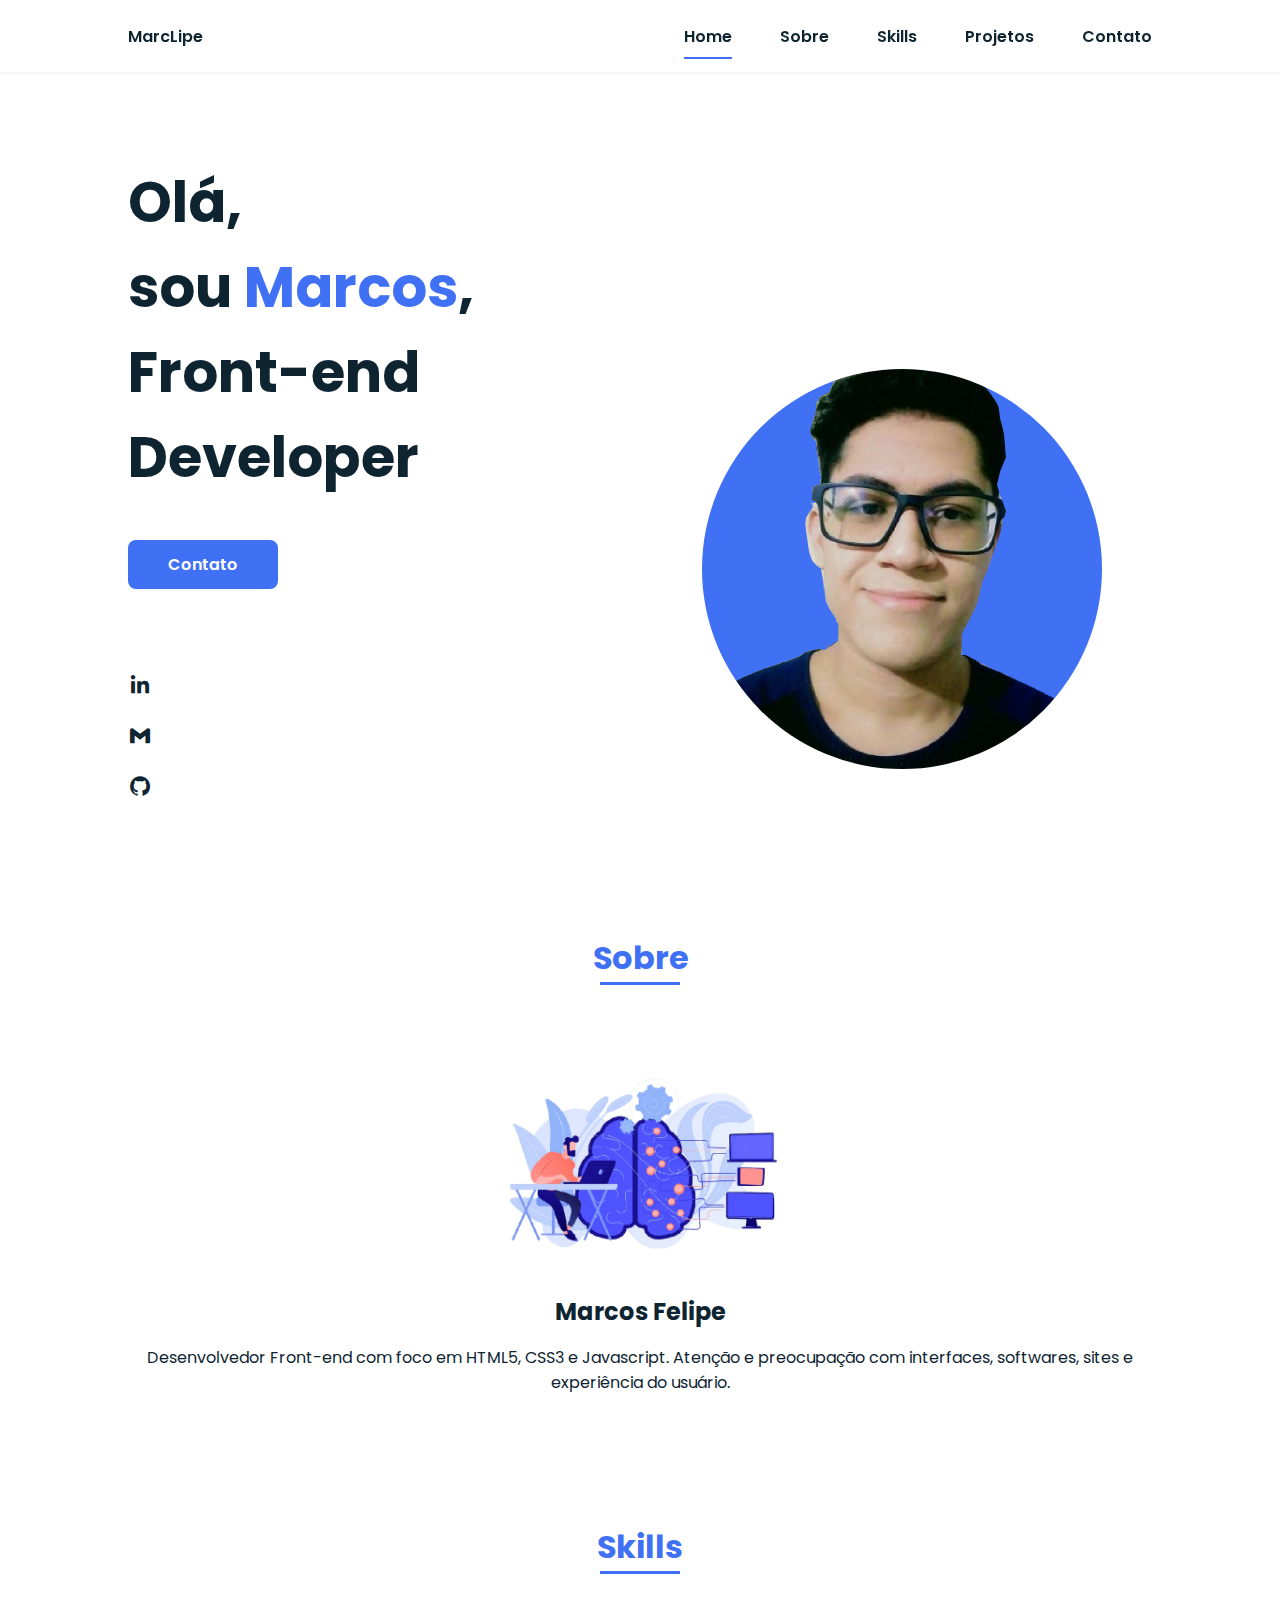
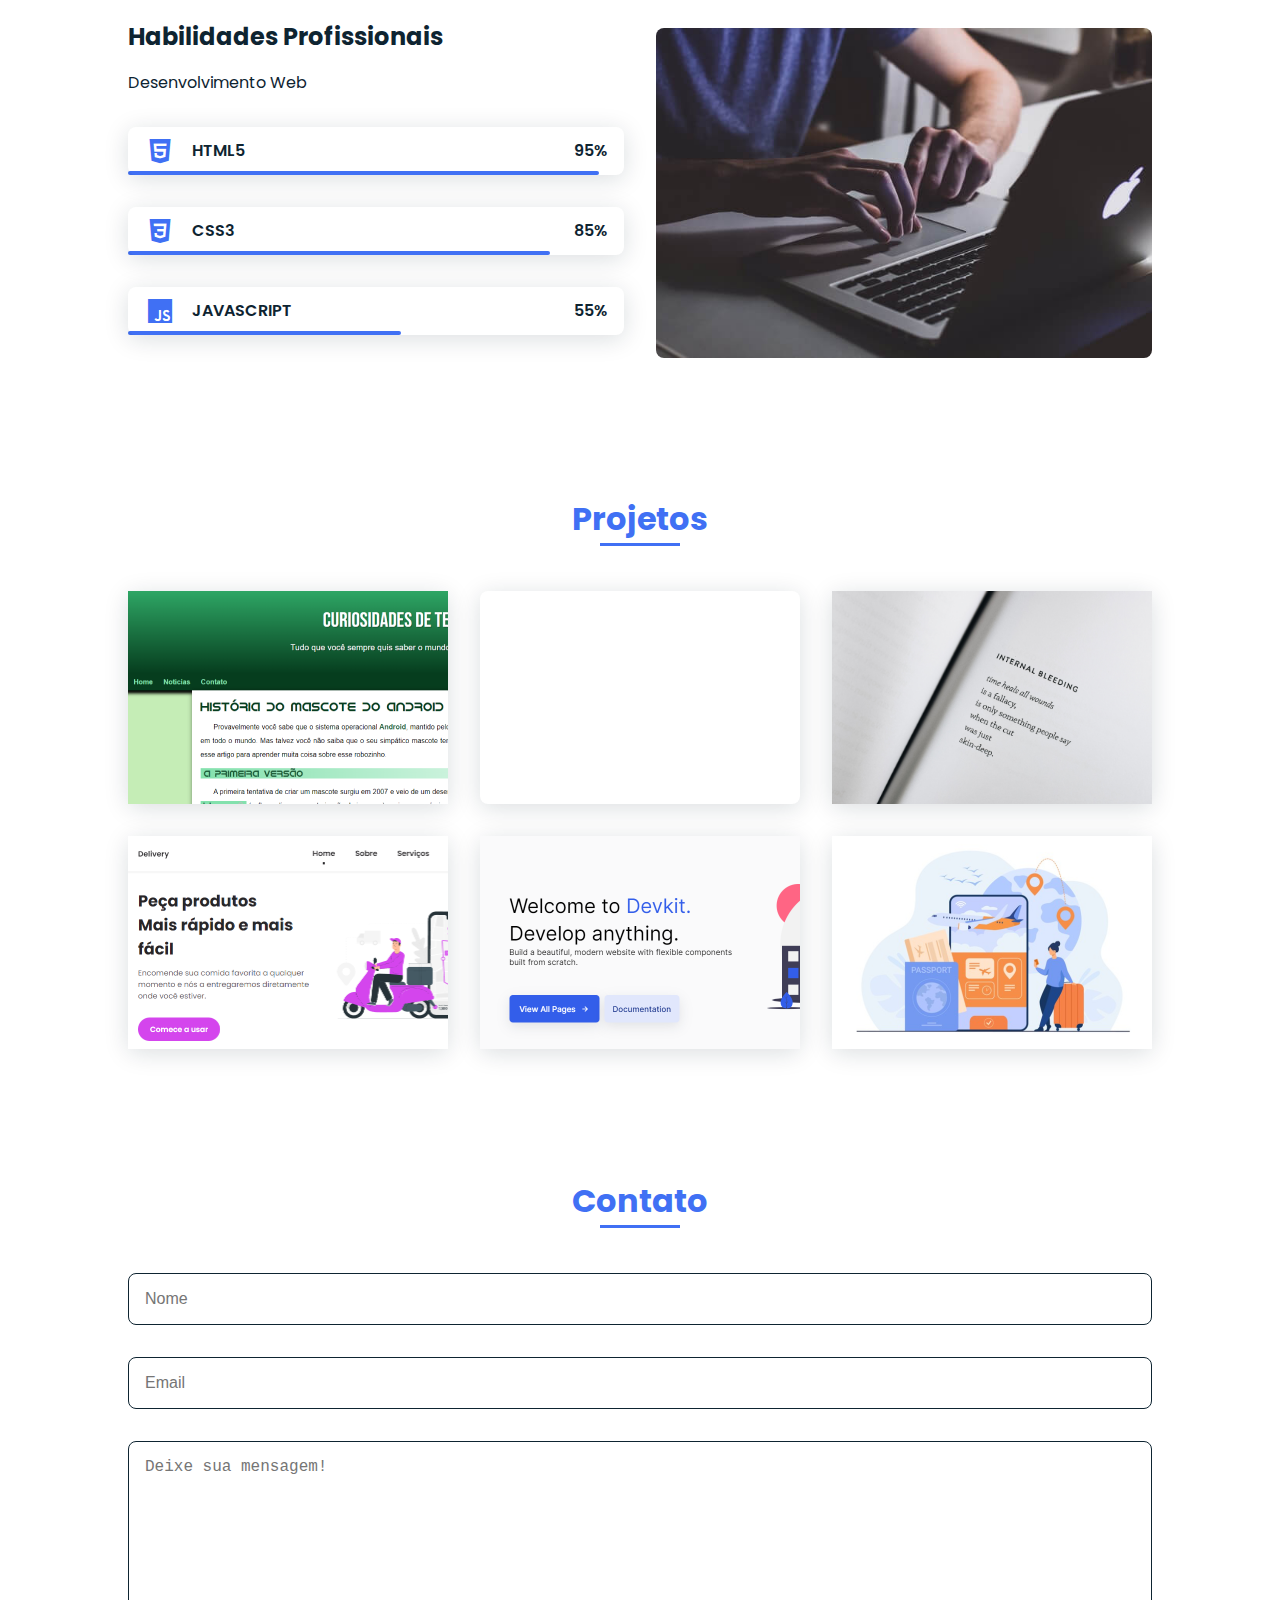
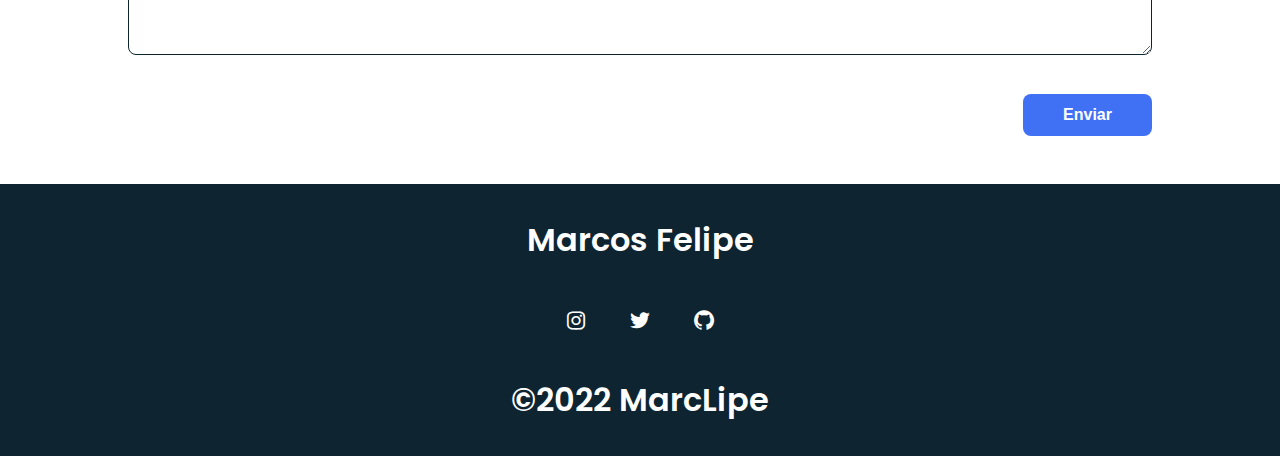
==== index.html @ 44966614 "Delivery" ====
<!DOCTYPE html>
<html lang="pt-br">

<head>
    <meta charset="UTF-8">
    <meta http-equiv="X-UA-Compatible" content="IE=edge">
    <meta name="viewport" content="width=device-width, initial-scale=1.0">
    <meta name="description" content="Portfólio com projetos Web. Marcos FeLipe Front-end Developer.">
    <meta property="og:description" content="Portfólio com projetos Web. Marcos FeLipe Front-end Developer.">
    <link rel="stylesheet" href="./assets/css/style.css">
    <link rel="shortcut icon" href="assets/img/developer_programming_icon.svg" type="image/x-icon">

    <!--===== BOX ICONS =====-->
    <link href='https://unpkg.com/boxicons@2.1.2/css/boxicons.min.css' rel='stylesheet'>

    <title>MarcLipe</title>
</head>

<body>
    <!--===== HEADER =====-->
    <header class="l-header">
        <nav class="nav bd-grid">
            <div>
                <a href="https://marclipe.github.io/MarcLipe-/" class="nav_logo">MarcLipe</a>
            </div>

            <div class="nav_menu" id="nav-menu">
                <ul class="nav_list">
                    <li class="nav_item"><a href="#home" class="nav_link active">Home</a></li>
                    <li class="nav_item"><a href="#about" class="nav_link">Sobre</a></li>
                    <li class="nav_item"><a href="#skills" class="nav_link">Skills</a></li>
                    <li class="nav_item"><a href="#work" class="nav_link">Projetos</a></li>
                    <li class="nav_item"><a href="#contact" class="nav_link">Contato</a></li>
                </ul>
            </div>

            <div class="nav_toggle" id="nav-toggle">
                <i class='bx bx-menu'></i>
            </div>
        </nav>
    </header>

    <main class="l-main">
        <!--===== HOME =====-->
        <section class="home bd-grid" id="home">
            <div class="home_data">
                <h1 class="home_title">
                    Olá,<br> sou <span class="home_title-color">Marcos</span>,<br>Front-end <br>Developer
                </h1>
                <a href="#contact" class="button">Contato</a>
            </div>

            <div class="home_social">
                <a href="https://www.linkedin.com/in/marcosfelipesl/" target="_blank" class="home_social-icon"><i
                        class='bx bxl-linkedin'></i></a>
                <a href="mailto:marcosfelipek10@gmail.com" target="_blank" class="home_social-icon"><i
                        class='bx bxl-gmail'></i></a>
                <a href="https://github.com/marclipe" target="_blank" class="home_social-icon"><i
                        class='bx bxl-github'></i></a>
            </div>
            <!--Perfil-->
            <div class="home_img">
                <img src="assets/img/perfil-blue.png" alt="Perfil">
            </div>
        </section>



        <!--===== ABOUT =====-->
        <section class="about section" id="about">
            <h2 class="section-title">Sobre</h2>

            <div class="about_container bd-grid">
                <div class="about_img">
                    <img src="assets/img/about.svg" alt="">
                </div>

                <div>
                    <h2 class="about_subtitle">Marcos Felipe</h2>
                    <p class="about_text">Desenvolvedor Front-end com foco em HTML5, CSS3 e Javascript. Atenção e
                        preocupação com interfaces, softwares, sites e experiência do usuário.</p>
                </div>
            </div>


        </section>

        <!--===== SKILLS =====-->
        <section class="skills section" id="skills">
            <h2 class="section-title">Skills</h2>

            <div class="skills_container bd-grid">
                <div>
                    <h2 class="skills_subtitle">Habilidades Profissionais</h2>
                    <p class="skills_text">Desenvolvimento Web</p>

                    <div class="skills_data">
                        <div class="skills_names">
                            <i class='bx bxl-html5 skills_icon'></i>
                            <span class="skills_name">HTML5</span>
                        </div>

                        <div>
                            <span class="skills_percentage">95%</span>
                        </div>

                        <div class="skills_bar skills_html">

                        </div>
                    </div>

                    <div class="skills_data">
                        <div class="skills_names">
                            <i class='bx bxl-css3 skills_icon'></i>
                            <span class="skills_name">CSS3</span>
                        </div>

                        <div>
                            <span class="skills_percentage">85%</span>
                        </div>

                        <div class="skills_bar skills_css">

                        </div>
                    </div>

                    <div class="skills_data">
                        <div class="skills_names">
                            <i class='bx bxl-javascript skills_icon'></i>
                            <span class="skills_name">JAVASCRIPT</span>
                        </div>

                        <div>
                            <span class="skills_percentage">55%</span>
                        </div>

                        <div class="skills_bar skills_js">

                        </div>
                    </div>
                </div>

                <div>
                    <img src="assets/img/work3.jpg" alt="" class="skills_img">
                </div>
            </div>
        </section>

        <!--===== WORK =====-->
        <section class="work section" id="work">
            <h2 class="section-title">Projetos</h2>

            <div class="work_container bd-grid">
                <a href="https://marclipe.github.io/projeto-android/" target="_blank" class="work_img">
                    <img src="assets/img/androide.png" alt="">
                </a>
                <a href="https://marclipe.github.io/read-song/" class="work_img" target="_blank">
                    <img src="https://images.unsplash.com/photo-1505740420928-5e560c06d30e?ixlib=rb-1.2.1&ixid=MnwxMjA3fDB8MHxwaG90by1wYWdlfHx8fGVufDB8fHx8&auto=format&fit=crop&w=1470&q=80" alt="">
                </a>
                <a class="work_img" href="https://marclipe.github.io/projeto-cordel/" target="_blank">
                    <img src="assets/img/cordel-moderno.jpg" alt="">
                </a>
                <a href="https://marclipe.github.io/marcscript-/delivery-landing-page/" target="_blank" class="work_img">
                    <img src="assets/img/delivery.svg" alt="">
                </a>
                <a href="https://marclipe.github.io/marcscript-/DevKit/" target="_blank"
                    class="work_img">
                    <img src="assets/img/devkit.png" alt="">
                </a>
                <a href="https://marclipe.github.io/marcscript-/flex-turismo/" target="_blank" class="work_img">
                    <img src="assets/img/flex-turismo.png" alt="">
                </a>
            </div>


        </section>

        <!--===== CONTACT =====-->
        <section class="contact section" id="contact">
            <h2 class="section-title">Contato</h2>

            <div class="contact_container bd-grid">
                <form action="https://formsubmit.co/marcosfelipek10@gmail.com" method="POST" class="contact_form">
                    <input type="text" name="name" placeholder="Nome" class="contact_input" required>
                    <input type="email" name="email" placeholder="Email" class="contact_input" required>
                    <!--Disable reCAPTCHA _captcha-->
                    <input type="hidden" name="_captcha" value="false">
                    <!--Next-->
                    <input type="hidden" name="_next" value="https://marclipe.github.io/MarcLipe-/thanks.html">

                    
                    <!--_autoresponse para usuário-->
                    <input type="hidden" name="_autoresponse" value="Recebi sua mensagem!">

                    <textarea name="message" id="imessage" cols="0" rows="10" class="contact_input" placeholder="Deixe sua mensagem!"></textarea>

                    <input type="submit" value="Enviar" class="contact_button button">
                </form>
            </div>
        </section>
    </main>

    <!--===== FOOTER =====-->
    <footer class="footer">
        <p class="footer_title">Marcos Felipe</p>

        <div class="footer_social">
            <a href="https://www.instagram.com/marclipe_sl/" target="_blank" class="footer_icon"><i
                    class='bx bxl-instagram'></i></a>
            <a href="https://twitter.com/marclipe_sl" target="_blank" class="footer_icon"><i
                    class='bx bxl-twitter'></i></a>
            <a href="https://github.com/marclipe" target="_blank" class="footer_icon"><i class='bx bxl-github'></i></a>
        </div>
        <p>&#169;2022 MarcLipe</p>
    </footer>


    <!--===== SCROLL REVEAL =====-->
    <script src="https://unpkg.com/scrollreveal"></script>


    <!--===== MAIN JS =====-->
    <script src="assets/js/main.js"></script>
</body>

</html>
---- assets/css/style.css ----
/*===== GOOGLE  FONTS =====*/
@import url('https://fonts.googleapis.com/css2?family=Poppins:wght@400;600;700&display=swap');

/*===== VARIABLES CSS =====*/
:root {
    --header-height: 3rem;
    --font-semi: 600;
}

/*===== Colors =====*/
:root {
    --first-color: #4070F4;
    --second-color: #0E2431;
}

/*===== Fuente y tipografia =====*/
:root {
    --body-font: 'Poppins', sans-serif;
    --big-font-size: 2rem;
    --h2-font-size: 1.25rem;
    --normal-font-size: 0.938rem;
}

@media screen and (min-width: 968px) {
    :root {
        --big-font-size: 3.5rem;
        --h2-font-size: 2rem;
        --normal-font-size: 1rem;
    }
}

/*===== Margem =====*/
:root {
    --mb-1: 0.5rem;
    --mb-2: 1rem;
    --mb-3: 1.5rem;
    --mb-4: 2rem;
    --mb-5: 2.5rem;
    --mb-6: 3rem;
}

/*===== z index =====*/
:root {
    --z-back: -10;
    --z-normal: 1;
    --z-tooltip: 10;
    --z-fixed: 100;
}

/*===== BASE =====*/
*,
::before,
::after {
    box-sizing: border-box;
}

html {
    scroll-behavior: smooth;
}

body {
    margin: var(--header-height) 0 0 0;
    font-family: var(--body-font);
    font-size: var(--normal-font-size);
    color: var(--second-color);
}

h1,
h2,
p {
    margin: 0;
}

ul {
    margin: 0;
    padding: 0;
    list-style: none;
}

a {
    text-decoration: none;
}

img {
    max-width: 100%;
    height: auto;
    display: block;
}

/*===== CLASS CSS =====*/
.section-title {
    position: relative;
    font-size: var(--h2-font-size);
    color: var(--first-color);
    margin-top: var(--mb-2);
    margin-bottom: var(--mb-4);
    text-align: center;
}

.section-title::after {
    position: absolute;
    content: "";
    width: 64px;
    height: 0.18rem;
    left: 0;
    right: 0;

    margin: auto;
    top: 3rem;
    background-color: var(--first-color);
}

.section {
    padding-top: 3rem;
    padding-bottom: 2rem;
}

/*===== LAYOUT =====*/
.bd-grid {
    max-width: 1024px;
    display: grid;
    margin-left: var(--mb-2);
    margin-right: var(--mb-2);
}

.l-header {
    width: 100%;
    position: fixed;
    top: 0;
    left: 0;
    z-index: var(--z-fixed);
    background-color: #fff;
    box-shadow: 0 1px 4px rgba(146, 161, 176, .15);
}

/*===== NAV =====*/
.nav {
    height: var(--header-height);
    display: flex;
    justify-content: space-between;
    align-items: center;
    font-weight: var(--font-semi);
}

@media screen and (max-width: 767px) {
    .nav_menu {
        position: fixed;
        top: var(--header-height);
        right: -100%;
        width: 80%;
        height: 100%;
        padding: 2rem;
        background-color: var(--second-color);
        transition: .5s;
    }
}

.nav_item {
    margin-bottom: var(--mb-4);
}

.nav_link {
    position: relative;
    color: #fff;
}

.nav_link:hover {
    position: relative;
}

.nav_link:hover::after {
    position: absolute;
    content: '';
    width: 100%;
    height: 0.18rem;
    left: 0;
    top: 2rem;
    background-color: var(--first-color);
}

.nav_logo {
    color: var(--second-color);
}

.nav_toggle {
    color: var(--second-color);
    font-size: 1.5rem;
    cursor: pointer;
}


/*Active menu*/
.active::after {
    position: absolute;
    content: '';
    width: 100%;
    height: 0.18rem;
    left: 0;
    top: 2rem;
    background-color: var(--first-color);
}

/*===== Show menu =====*/
.show {
    right: 0;
}

/*===== HOME =====*/
.home {
    position: relative;
    row-gap: 5rem;
    padding: 4rem 0 5rem;
}

.home_data {
    align-self: center;
}

.home_title {
    font-size: var(--big-font-size);
    margin-bottom: var(--mb-5);
}

/*Imagem redonda*/
.home_img img {
    border-radius: 50%;
}

.home_title-color {
    color: var(--first-color);
}

.home_social {
    display: flex;
    flex-direction: column;
}

.home_social-icon {
    width: max-content;
    margin-bottom: var(--mb-2);
    font-size: 1.5rem;
    color: var(--second-color);
}

.home_social-icon:hover {
    color: var(--first-color);
}

.home_img {
    position: absolute;
    right: 0;
    bottom: 0;
    width: 295px;
}

/*BUTTONS*/
.button {
    display: inline-block;
    background-color: var(--first-color);
    color: #fff;
    padding: .75rem 2.5rem;
    font-weight: var(--font-semi);
    border-radius: .5rem;
}

.button:hover {
    box-shadow: 0 10px 36px rgba(0, 0, 0, .15);
}


/*===== ABOUT =====*/
.about_container {
    row-gap: 2rem;
    text-align: center;
}

.about_subtitle {
    margin-bottom: var(--mb-2);
}

.about_img {
    justify-self: center;
}

/*imagem redonda*/
.about_img img {
    border-radius: .5rem;
}


/*===== SKILLS =====*/
.skills_container {
    row-gap: 2rem;
    text-align: center;
}

.skills_subtitle {
    margin-bottom: var(--mb-2);
}

.skills_text {
    margin-bottom: var(--mb-4);
}

.skills_data {
    display: flex;
    justify-content: space-between;
    align-items: center;

    position: relative;
    font-weight: var(--font-semi);
    padding: .5rem 1rem;
    margin-bottom: var(--mb-4);
    border-radius: .5rem;
    box-shadow: 0 4px 25px rgba(14, 36, 49, .15);
}

.skills_icon {
    font-size: 2rem;
    margin-right: var(--mb-2);
    color: var(--first-color);
}

.skills_names {
    display: flex;
    align-items: center;
}

.skills_bar {
    position: absolute;
    left: 0;
    bottom: 0;
    background-color: var(--first-color);
    height: .25rem;
    border-radius: .5rem;
    z-index: var(--z-back);
}

.skills_html {
    width: 95%;
}

.skills_css {
    width: 85%;
}

.skills_js {
    width: 55%;
}

.skills_img {
    border-radius: .5rem;
}

/*===== SKILLS =====*/
.work {
    text-align: center;
}

.work_container {
    row-gap: 2rem;
}

.work_img {
    box-shadow: 0 4px 25px rgba(14, 36, 49, .15);
    border-radius: .5rem;
}

.work_img img {
    transition: 1s;
    cursor: pointer;
}

.work_img img:hover {
    transform: scale(1.1);
}

/*===== CONTACT =====*/
/*Formulário*/
.contact_input {
    width: 100%;
    font-size: var(--normal-font-size);
    padding: 1rem;
    border-radius: .5rem;
    border: 1.5px solid var(--second-color);
    outline: none;
    margin-bottom: var(--mb-4);
}

.contact_button {
    display: block;
    border: none;
    outline: none;
    font-size: var(--normal-font-size);
    cursor: pointer;
    /*alinhando a esquerda hein*/
    margin-left: auto;
}

/*===== CONTACT =====*/
.footer {
    background-color: var(--second-color);
    color: #fff;
    text-align: center;
    font-weight: var(--font-semi);
    padding: 2rem 0;
    font-size: 2rem;
}

.footer_title {
    font-size: 2rem;
    margin-bottom: var(--mb-4);
}

.footer_social {
    margin-bottom: var(--mb-4);
}

.footer_icon {
    font-size: 1.5rem;
    color: #fff;
    margin: 0 var(--mb-2);
}

/*===== MEDIA QUERIES =====*/
@media screen and (min-width: 768px) {
    body {
        margin: 0;
    }

    .section {
        padding-top: 4rem;
        padding-bottom: 3rem;
    }

    .section-title {
        margin-bottom: var(--mb-6);
    }

    .section-title::after {
        width: 80px;
        top: 3rem;
    }

    .nav {
        height: calc(var(--header-height) + 1.5rem);
    }

    .nav_list {
        display: flex;
        padding-top: 0;
    }

    .nav_item {
        margin-left: var(--mb-6);
        margin-bottom: 0;
    }

    .nav_toggle {
        display: none;
    }

    .nav_link {
        color: var(--second-color);
    }

    .home {
        padding: 8rem 0 2rem;
    }

    .home_img {
        width: 400px;
        bottom: 10%;
    }

    .about_container {
        padding-top: 2rem;
    }

    .about_img img {
        width: 300px;
    }

    .skills_container {
        grid-template-columns: repeat(2, 1fr);
        column-gap: 2rem;
        align-items: center;
        text-align: initial;
    }

    .work_container {
        grid-template-columns: repeat(3, 1fr);
        column-gap: 2rem;
    }
}


@media screen and (min-width: 992px) {
    .bd-grid {
        margin-left: auto;
        margin-right: auto;
    }

    .home {
        padding: 10rem 0 2rem;
    }

    .home_img {
        width: 450px;
    }
}
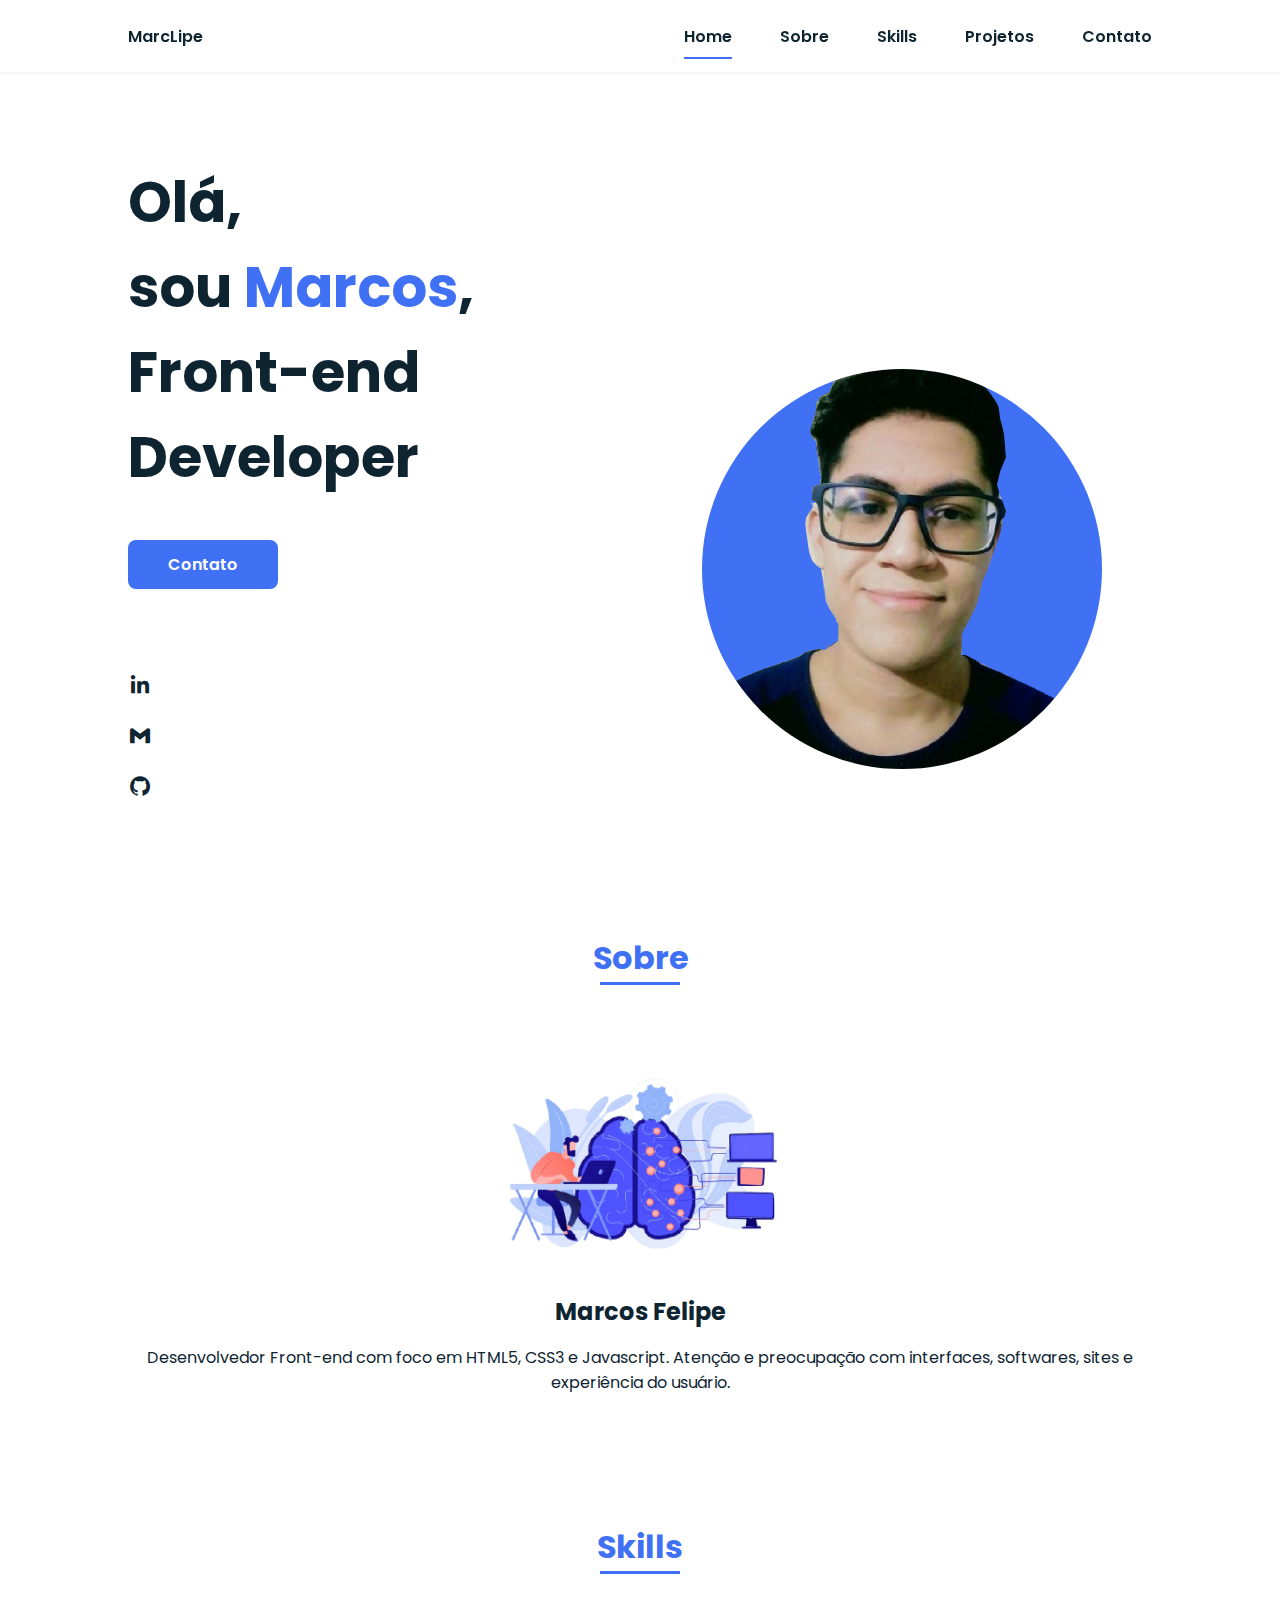
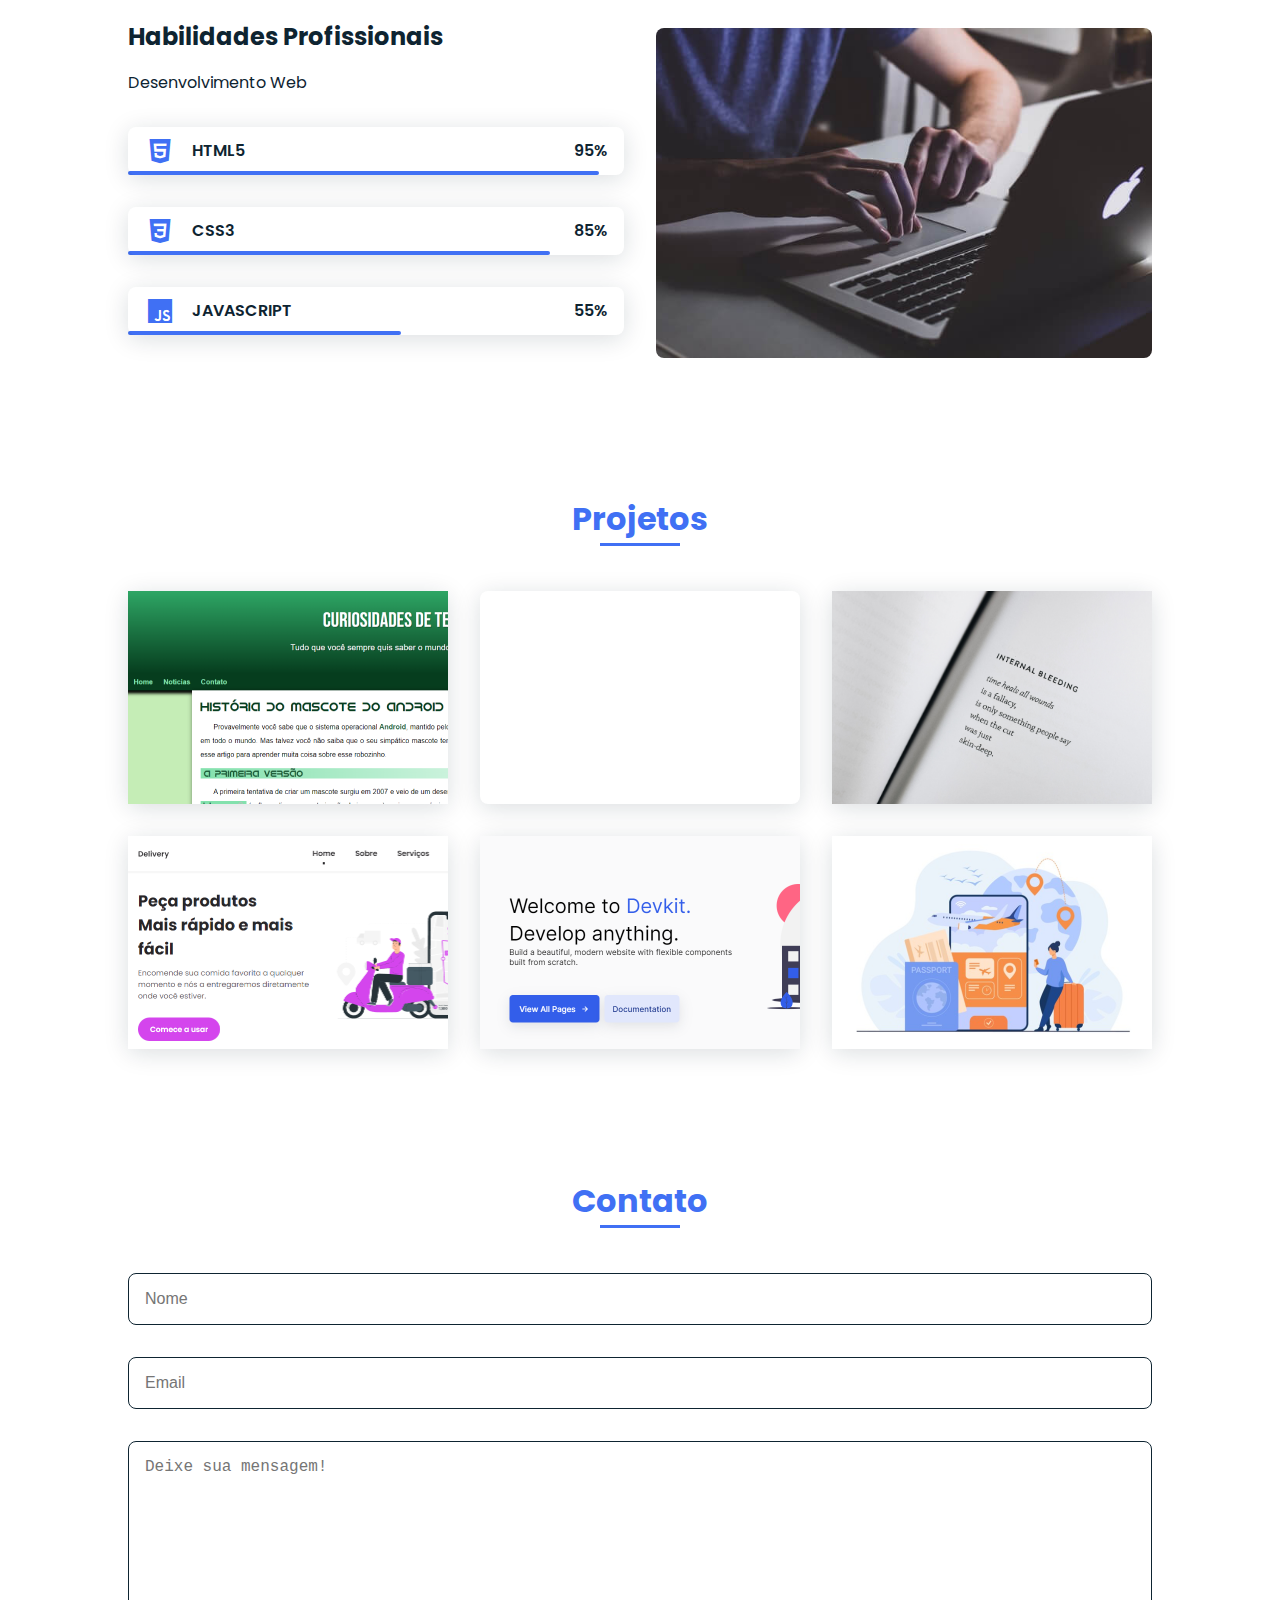
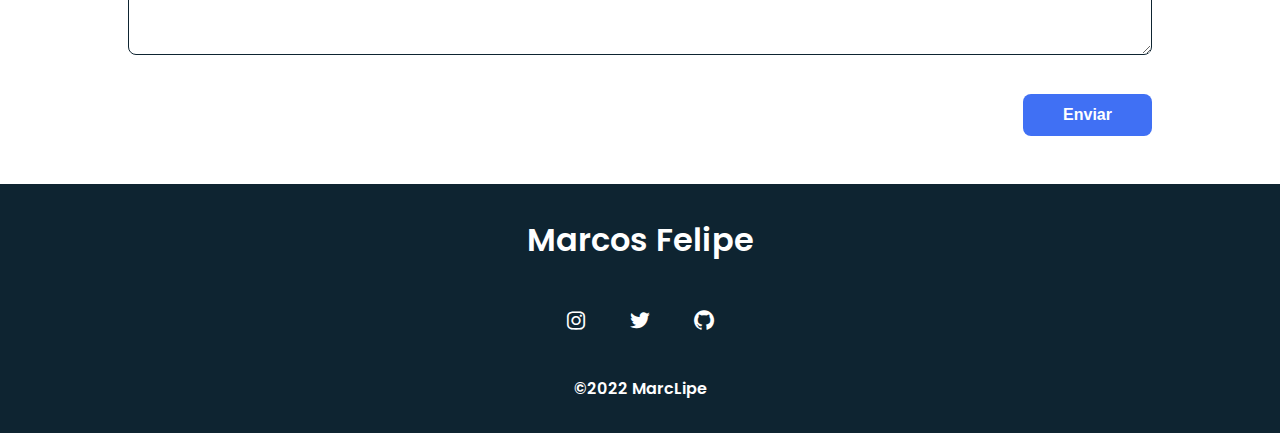
==== commit 8592f4b7: "Mudança descrição Footer" ====
--- a/index.html
+++ b/index.html
@@ -211,7 +211,7 @@
                     class='bx bxl-twitter'></i></a>
             <a href="https://github.com/marclipe" target="_blank" class="footer_icon"><i class='bx bxl-github'></i></a>
         </div>
-        <p>&#169;2022 MarcLipe</p>
+        <p class="footer__name">&#169;2022 MarcLipe</p>
     </footer>
 
 
--- a/assets/css/style.css
+++ b/assets/css/style.css
@@ -422,6 +422,9 @@
     margin: 0 var(--mb-2);
 }
 
+.footer__name {
+    font-size: 1rem;
+}
 /*===== MEDIA QUERIES =====*/
 @media screen and (min-width: 768px) {
     body {
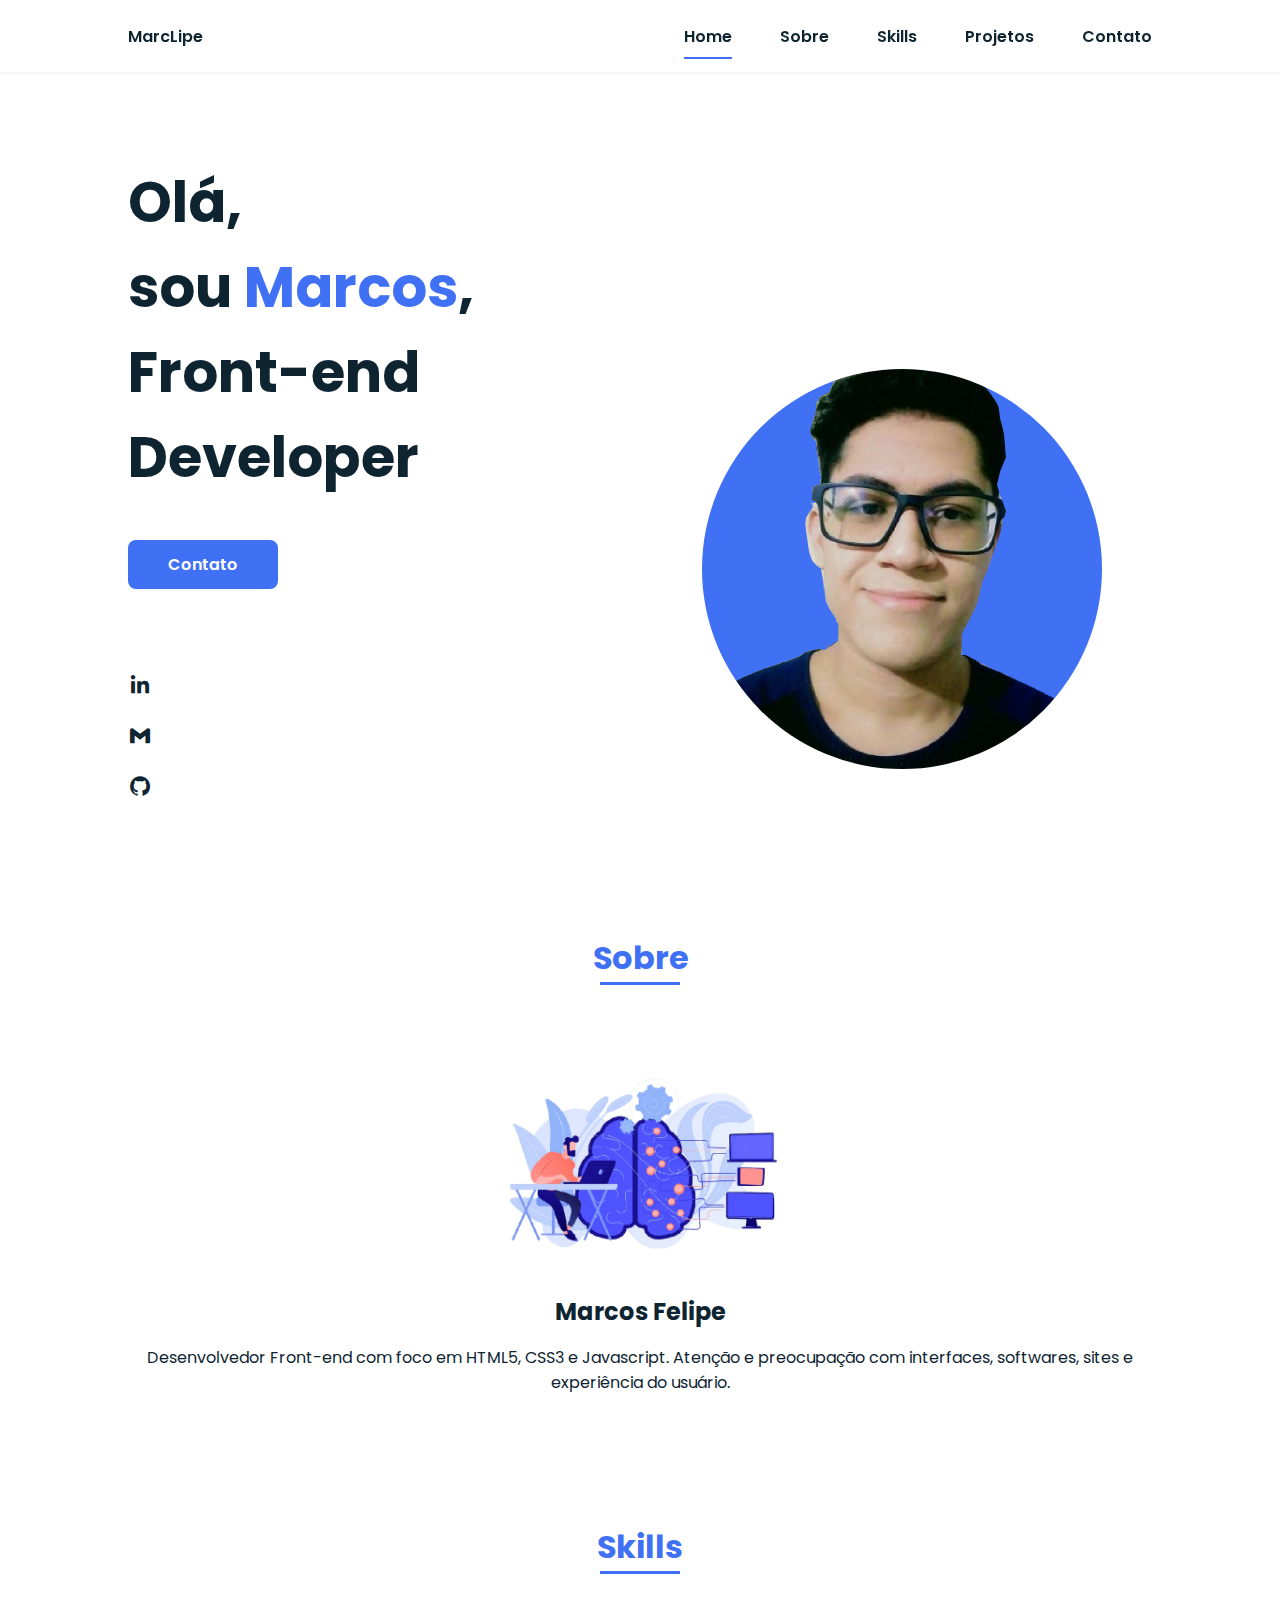
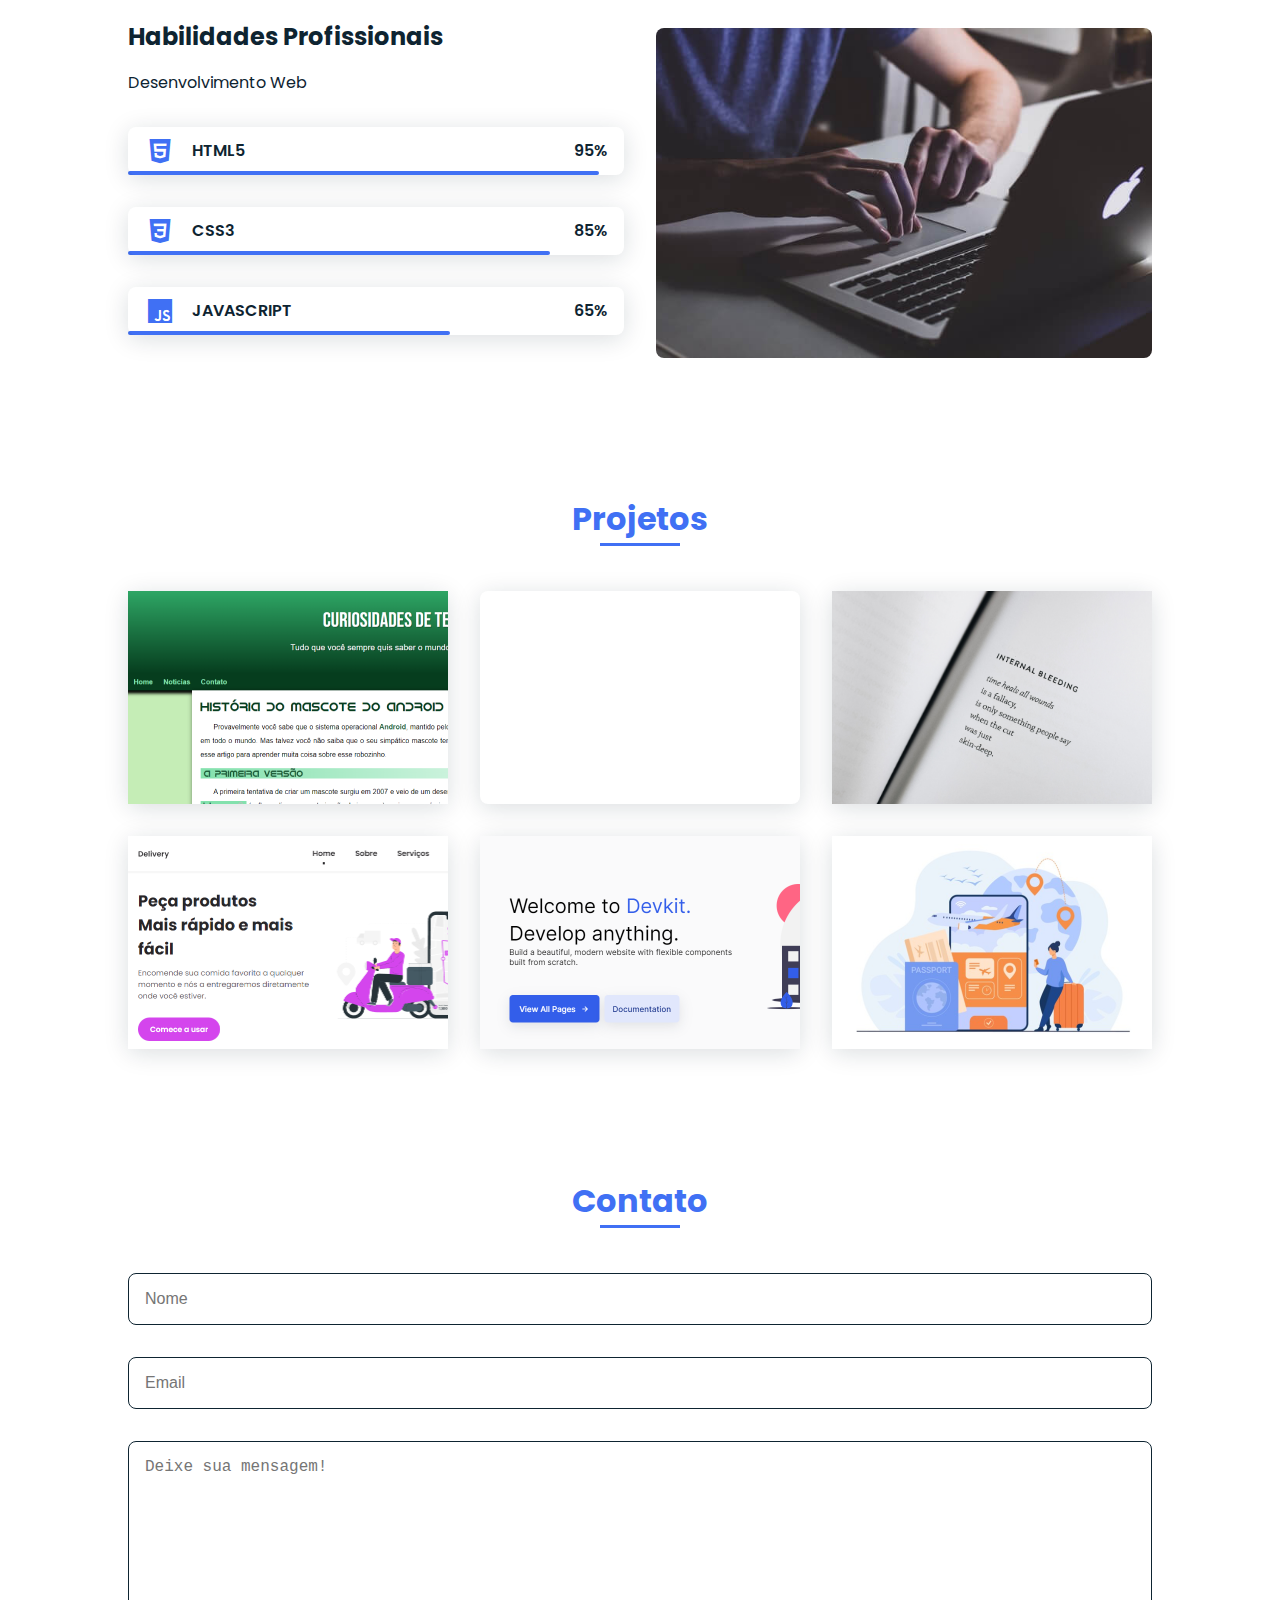
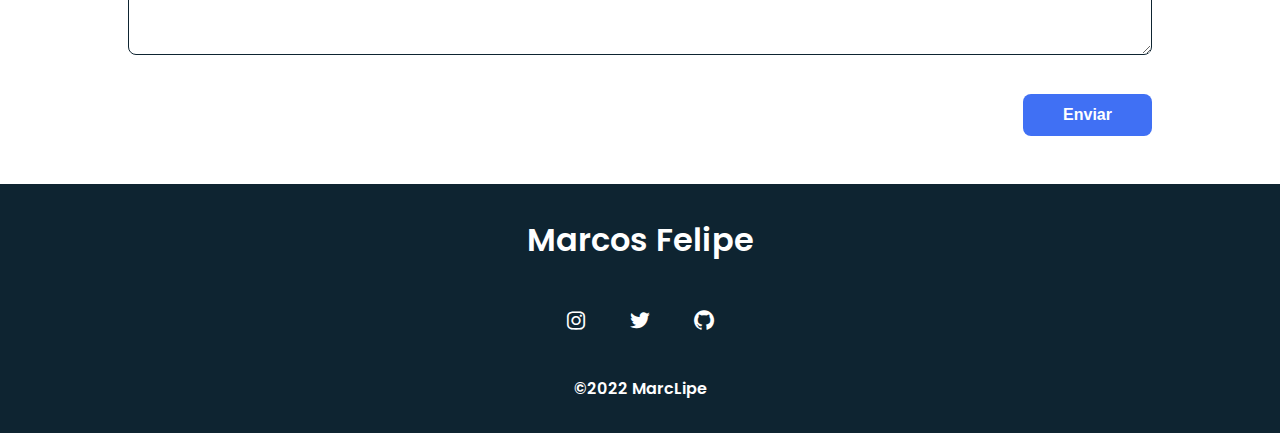
==== commit 5086c8bc: "Mudança skills_js 65%" ====
--- a/index.html
+++ b/index.html
@@ -131,7 +131,7 @@
                         </div>
 
                         <div>
-                            <span class="skills_percentage">55%</span>
+                            <span class="skills_percentage">65%</span>
                         </div>
 
                         <div class="skills_bar skills_js">
--- a/assets/css/style.css
+++ b/assets/css/style.css
@@ -345,7 +345,7 @@
 }
 
 .skills_js {
-    width: 55%;
+    width: 65%;
 }
 
 .skills_img {
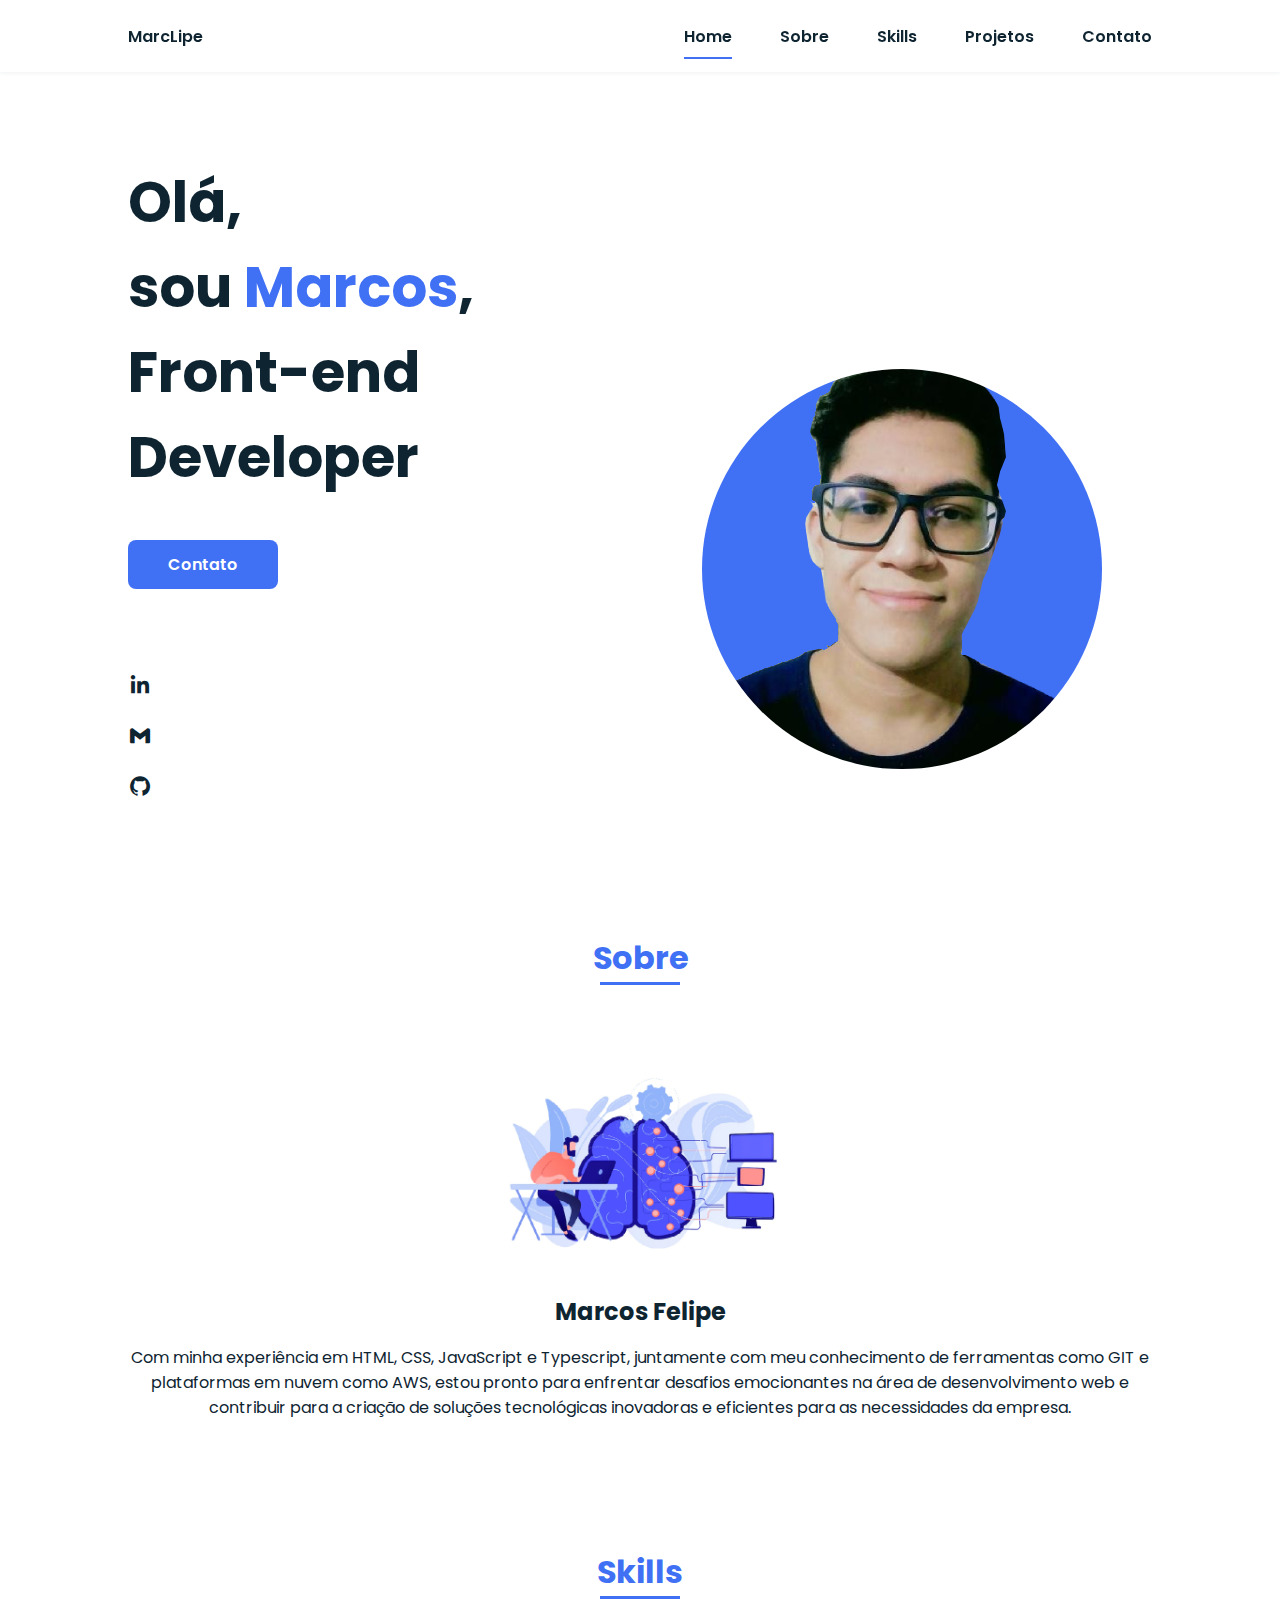
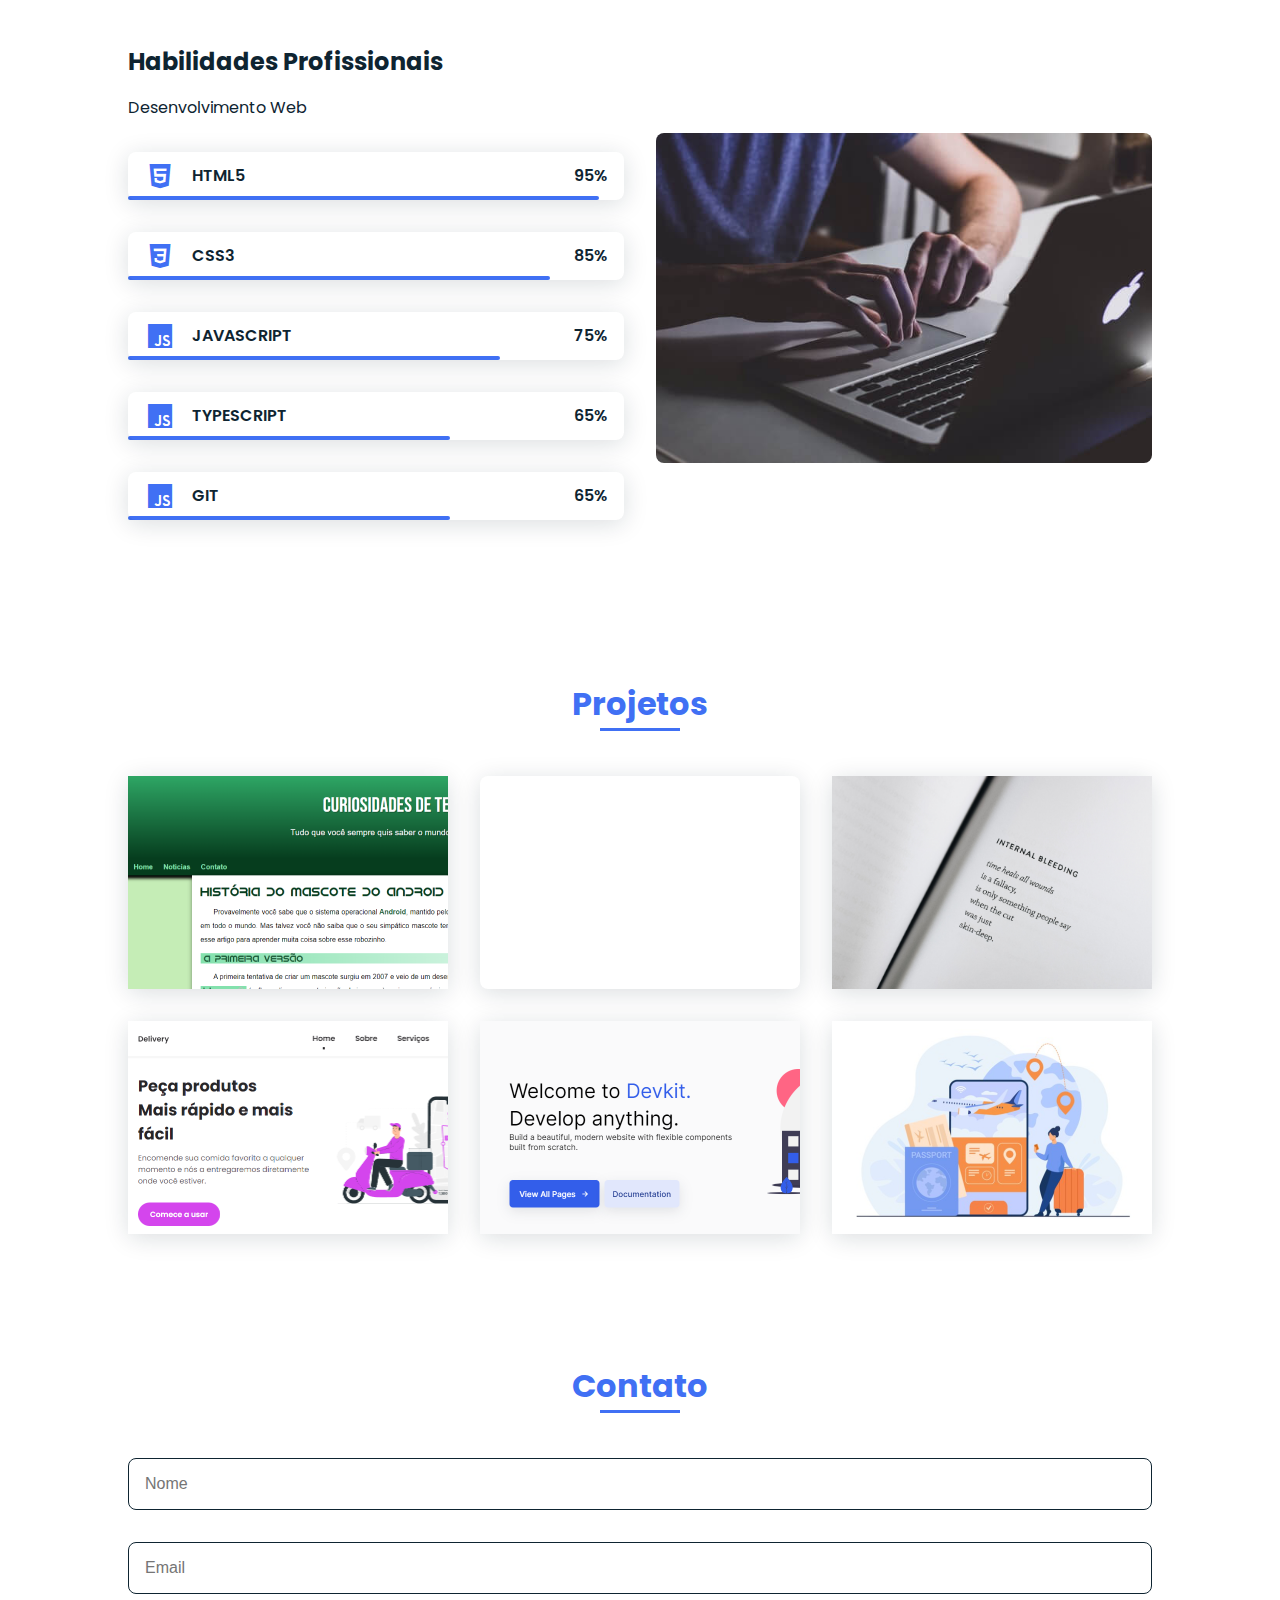
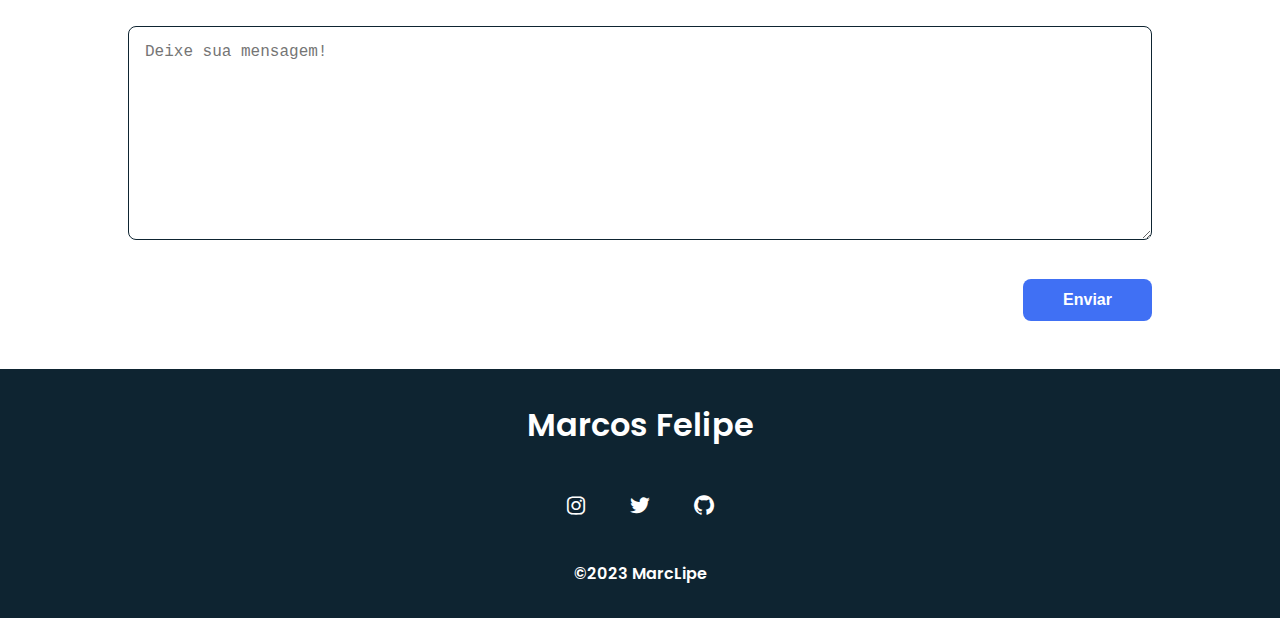
==== commit 747ed14e: "Skills and date of 2023" ====
--- a/index.html
+++ b/index.html
@@ -21,7 +21,7 @@
     <header class="l-header">
         <nav class="nav bd-grid">
             <div>
-                <a href="https://marclipe.github.io/MarcLipe-/" class="nav_logo">MarcLipe</a>
+                <a href="https://marclipe.github.io/marclipe-sl/" class="nav_logo">MarcLipe</a>
             </div>
 
             <div class="nav_menu" id="nav-menu">
@@ -77,8 +77,7 @@
 
                 <div>
                     <h2 class="about_subtitle">Marcos Felipe</h2>
-                    <p class="about_text">Desenvolvedor Front-end com foco em HTML5, CSS3 e Javascript. Atenção e
-                        preocupação com interfaces, softwares, sites e experiência do usuário.</p>
+                    <p class="about_text">Com minha experiência em HTML, CSS, JavaScript e Typescript, juntamente com meu conhecimento de ferramentas como GIT e plataformas em nuvem como AWS, estou pronto para enfrentar desafios emocionantes na área de desenvolvimento web e contribuir para a criação de soluções tecnológicas inovadoras e eficientes para as necessidades da empresa.</p>
                 </div>
             </div>
 
@@ -131,10 +130,41 @@
                         </div>
 
                         <div>
+                            <span class="skills_percentage">75%</span>
+                        </div>
+
+                        <div class="skills_bar skills_js">
+
+                        </div>
+                    </div>
+
+                    <div class="skills_data">
+                        <div class="skills_names">
+                            <i class='bx bxl-javascript skills_icon'></i>
+                            <span class="skills_name">TYPESCRIPT</span>
+                        </div>
+
+                        <div>
                             <span class="skills_percentage">65%</span>
                         </div>
 
-                        <div class="skills_bar skills_js">
+                        <div class="skills_bar skills_ts">
+
+                        </div>
+                    </div>
+
+
+                    <div class="skills_data">
+                        <div class="skills_names">
+                            <i class='bx bxl-javascript skills_icon'></i>
+                            <span class="skills_name">GIT</span>
+                        </div>
+
+                        <div>
+                            <span class="skills_percentage">65%</span>
+                        </div>
+
+                        <div class="skills_bar skills_git">
 
                         </div>
                     </div>
@@ -211,7 +241,7 @@
                     class='bx bxl-twitter'></i></a>
             <a href="https://github.com/marclipe" target="_blank" class="footer_icon"><i class='bx bxl-github'></i></a>
         </div>
-        <p class="footer__name">&#169;2022 MarcLipe</p>
+        <p class="footer__name">&#169;2023 MarcLipe</p>
     </footer>
 
 
--- a/assets/css/style.css
+++ b/assets/css/style.css
@@ -345,8 +345,18 @@
 }
 
 .skills_js {
+    width: 75%;
+}
+
+.skills_ts {
     width: 65%;
 }
+
+
+.skills_git {
+    width: 65%;
+}
+
 
 .skills_img {
     border-radius: .5rem;
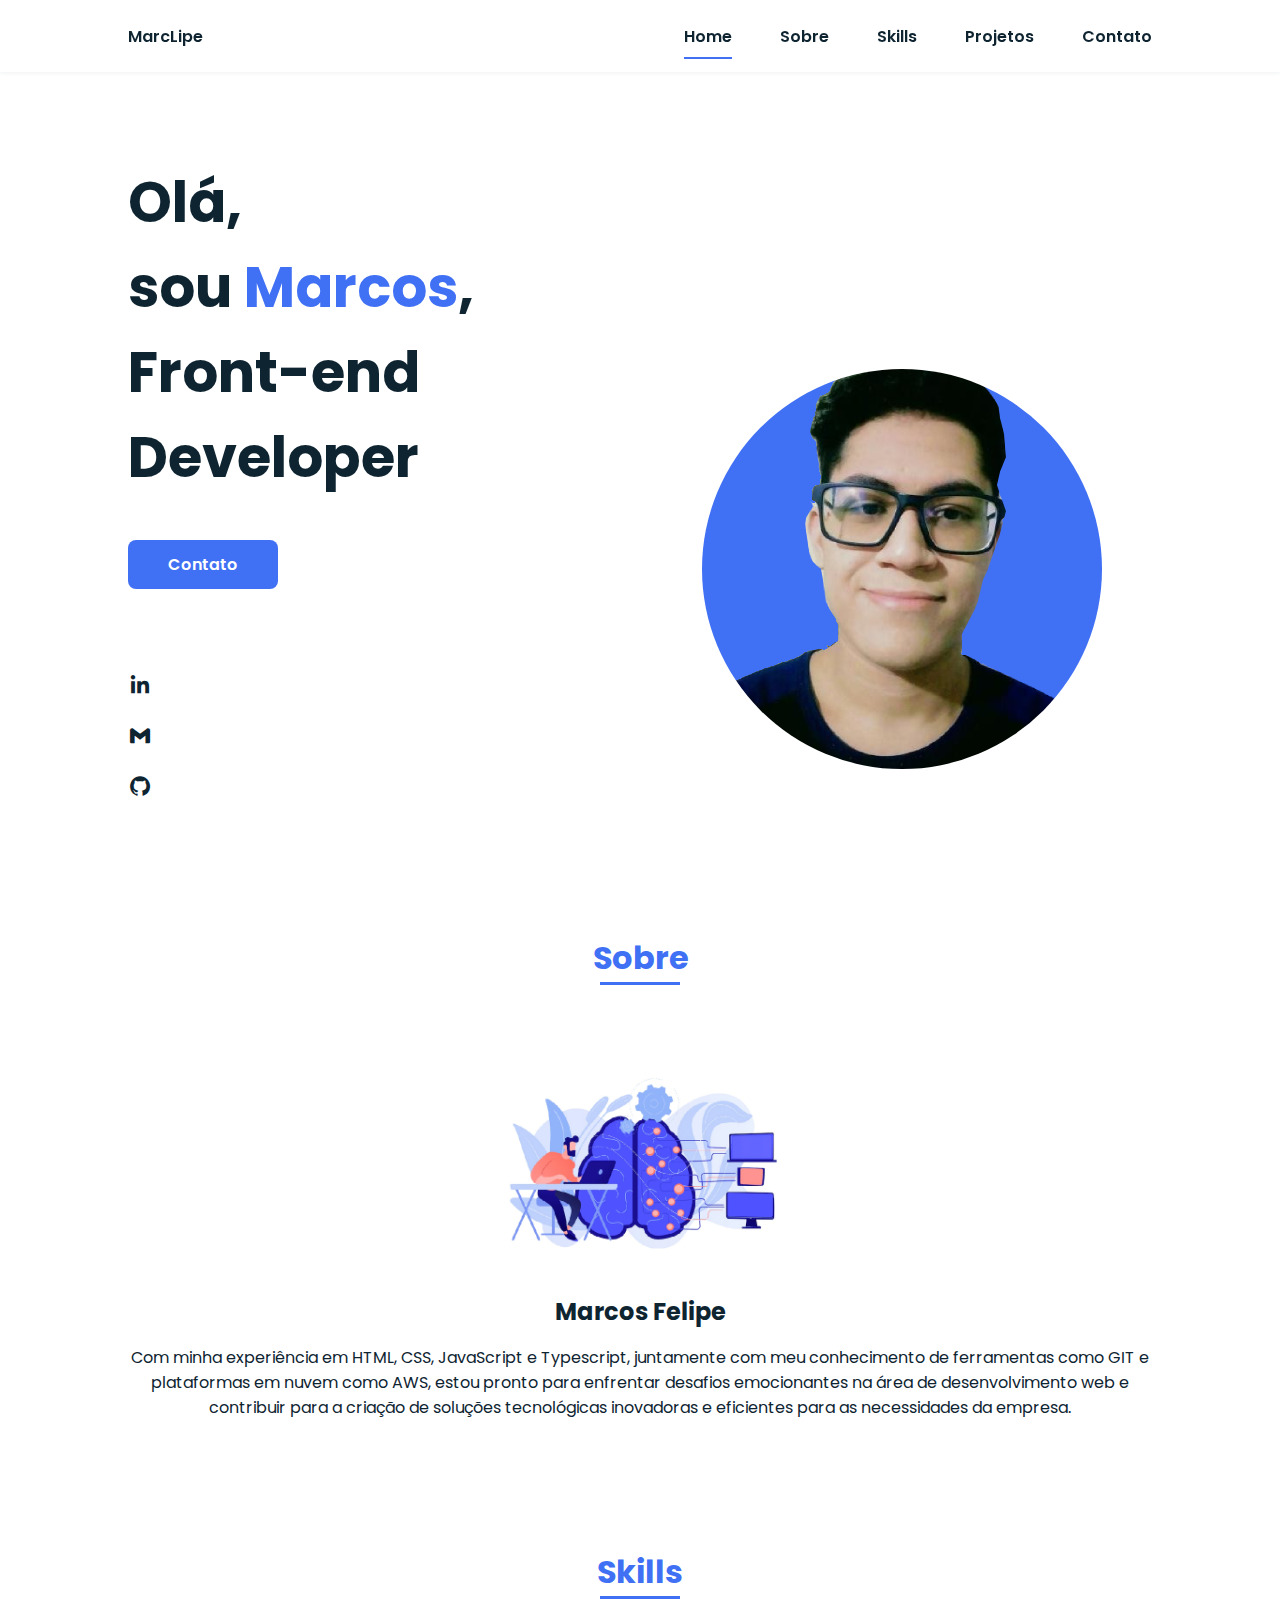
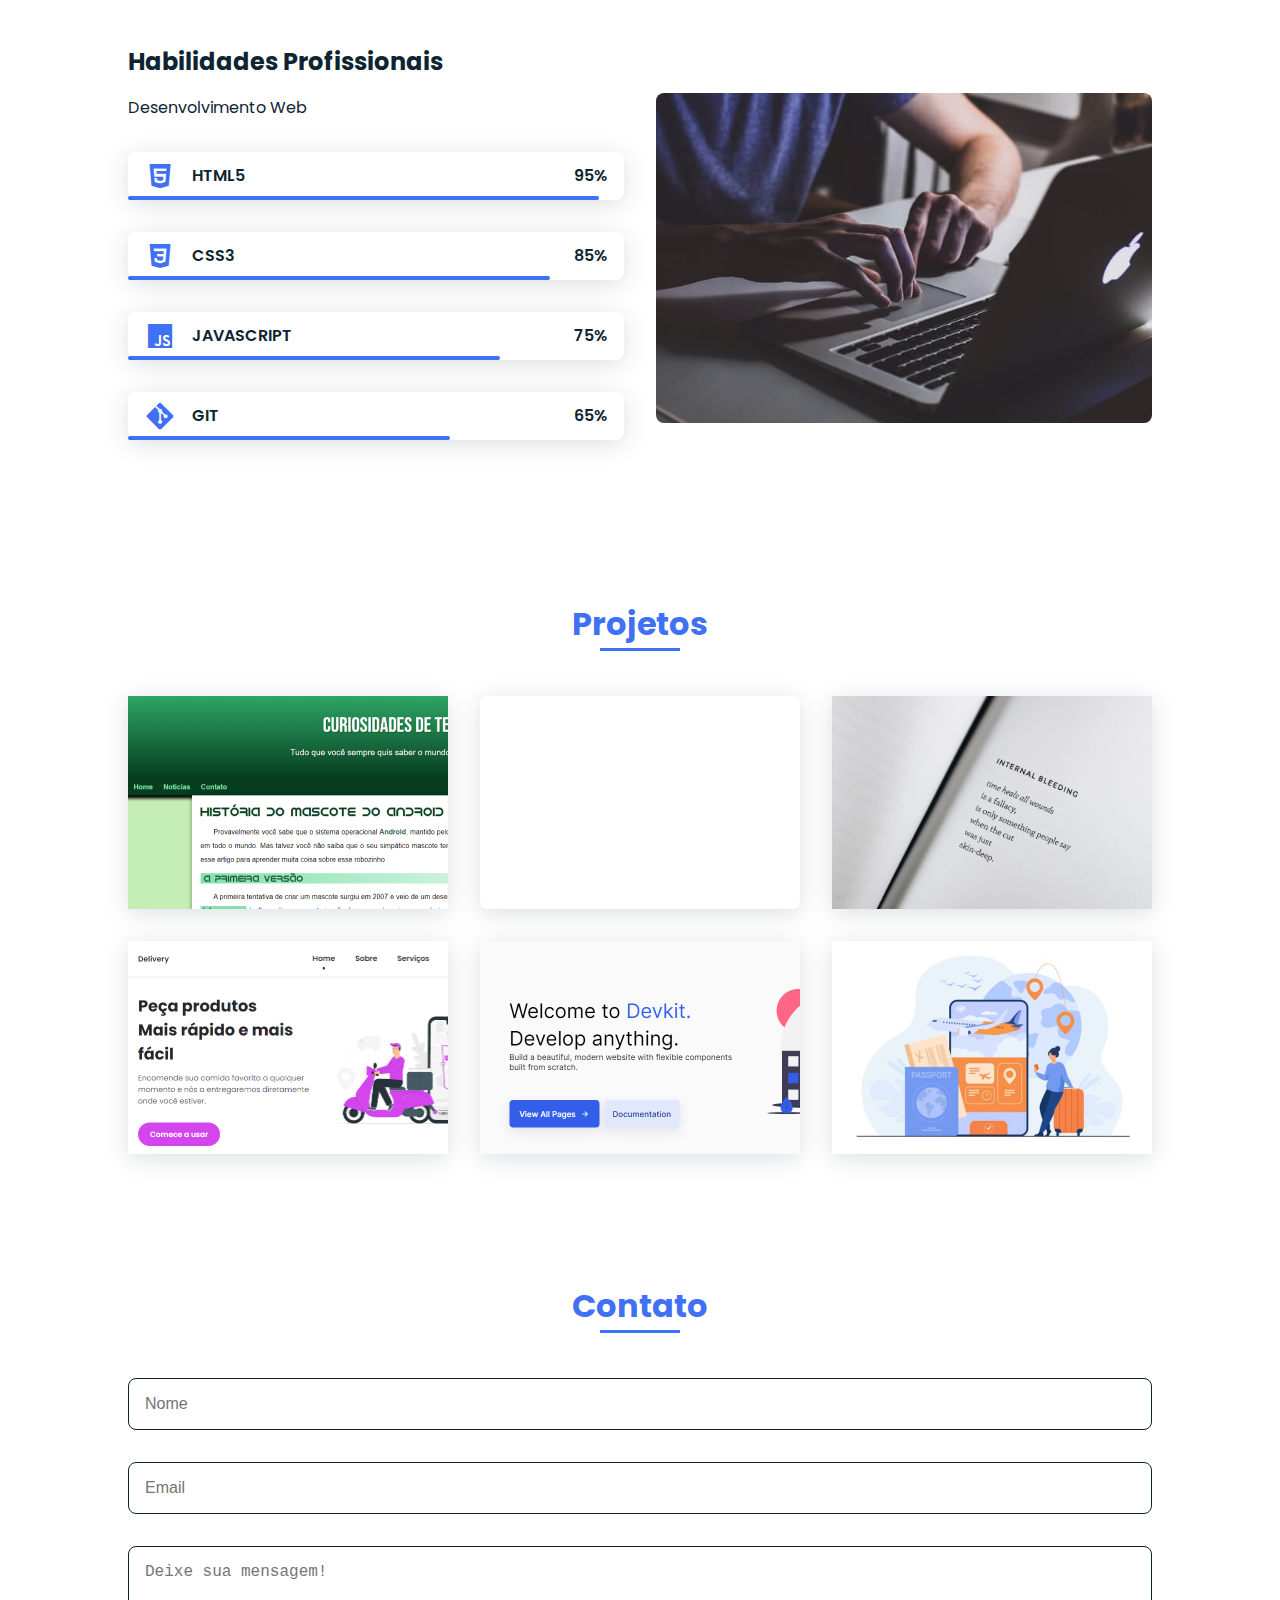
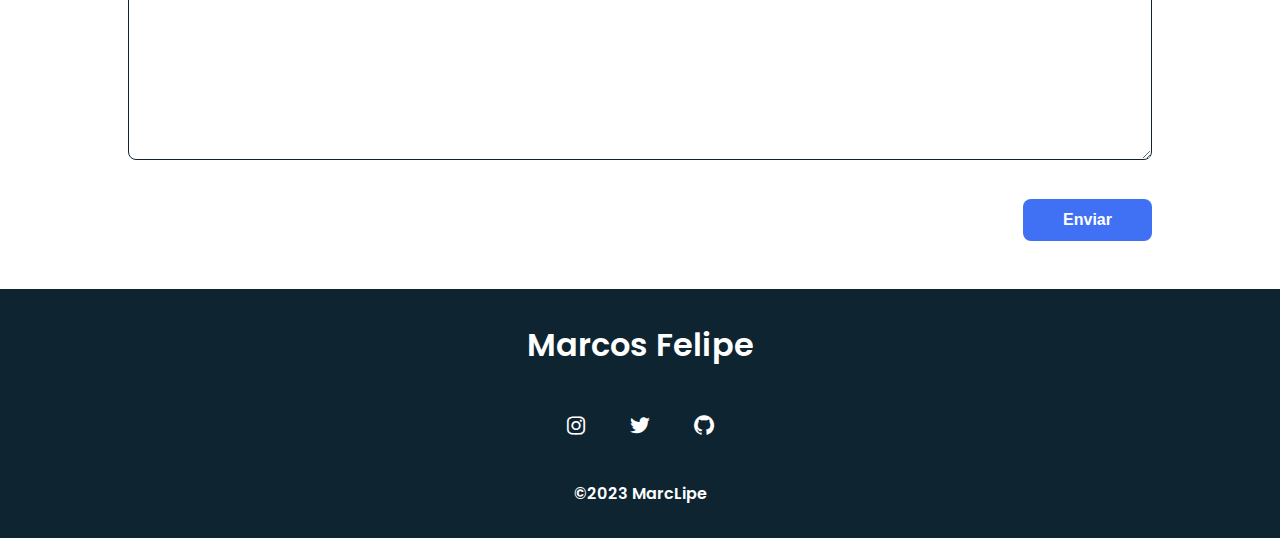
==== commit 42da89bf: "Progress bar git skills" ====
--- a/index.html
+++ b/index.html
@@ -140,24 +140,8 @@
 
                     <div class="skills_data">
                         <div class="skills_names">
-                            <i class='bx bxl-javascript skills_icon'></i>
-                            <span class="skills_name">TYPESCRIPT</span>
-                        </div>
-
-                        <div>
-                            <span class="skills_percentage">65%</span>
-                        </div>
-
-                        <div class="skills_bar skills_ts">
-
-                        </div>
-                    </div>
-
-
-                    <div class="skills_data">
-                        <div class="skills_names">
-                            <i class='bx bxl-javascript skills_icon'></i>
-                            <span class="skills_name">GIT</span>
+                            <i class='bx bxl-git skills_icon'></i>
+                            <span class="skills_name ">GIT</span>
                         </div>
 
                         <div>
--- a/assets/css/style.css
+++ b/assets/css/style.css
@@ -348,11 +348,6 @@
     width: 75%;
 }
 
-.skills_ts {
-    width: 65%;
-}
-
-
 .skills_git {
     width: 65%;
 }
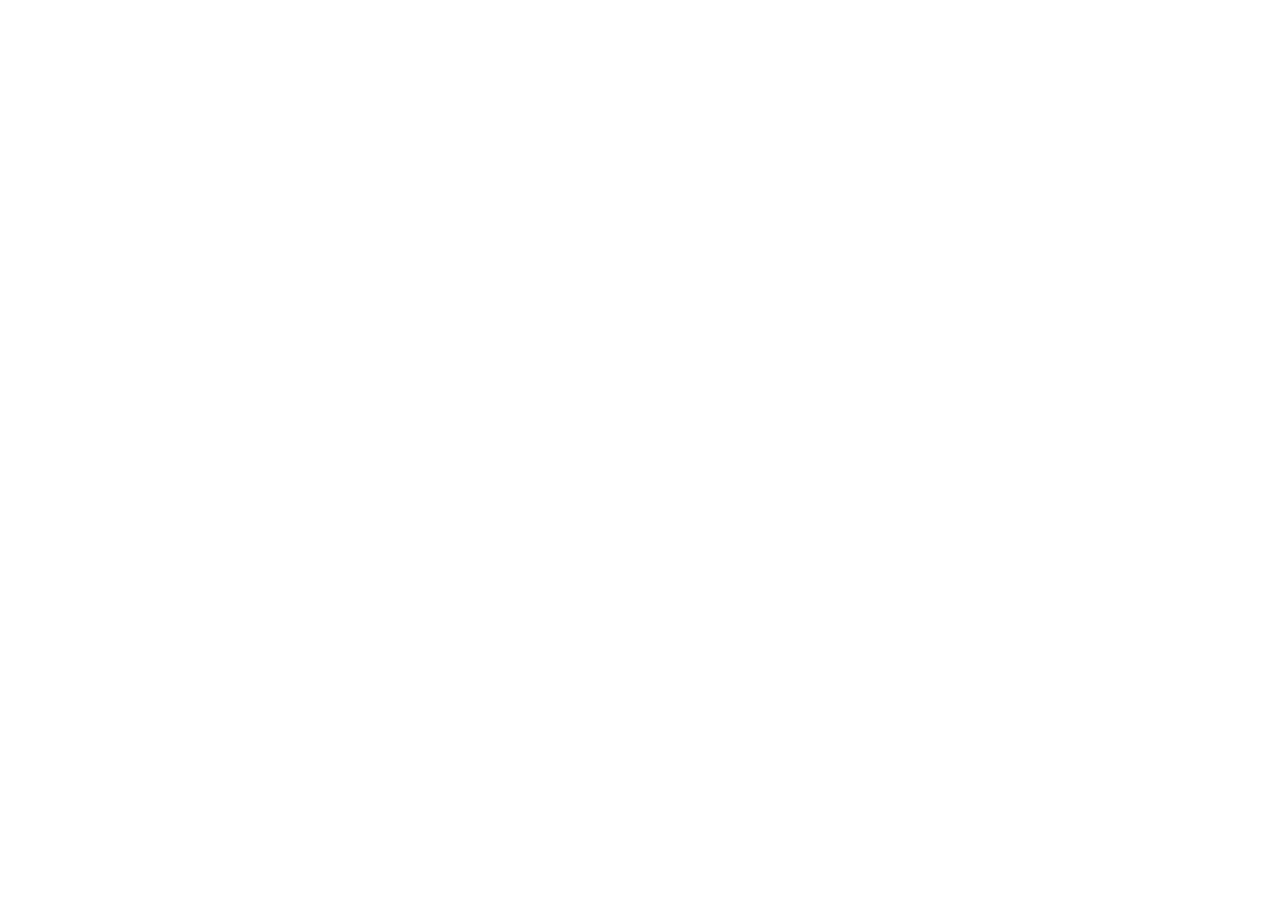
==== commit 566f8cb5: "Update index.html" ====
--- a/index.html
+++ b/index.html
@@ -3,6 +3,7 @@
 
 <head>
     <meta charset="UTF-8">
+    <meta http-equiv="refresh" content="0;url=https://portifolio-marclipe.vercel.app/">
     <meta http-equiv="X-UA-Compatible" content="IE=edge">
     <meta name="viewport" content="width=device-width, initial-scale=1.0">
     <meta name="description" content="Portfólio com projetos Web. Marcos FeLipe Front-end Developer.">
@@ -237,4 +238,4 @@
     <script src="assets/js/main.js"></script>
 </body>
 
-</html>+</html>
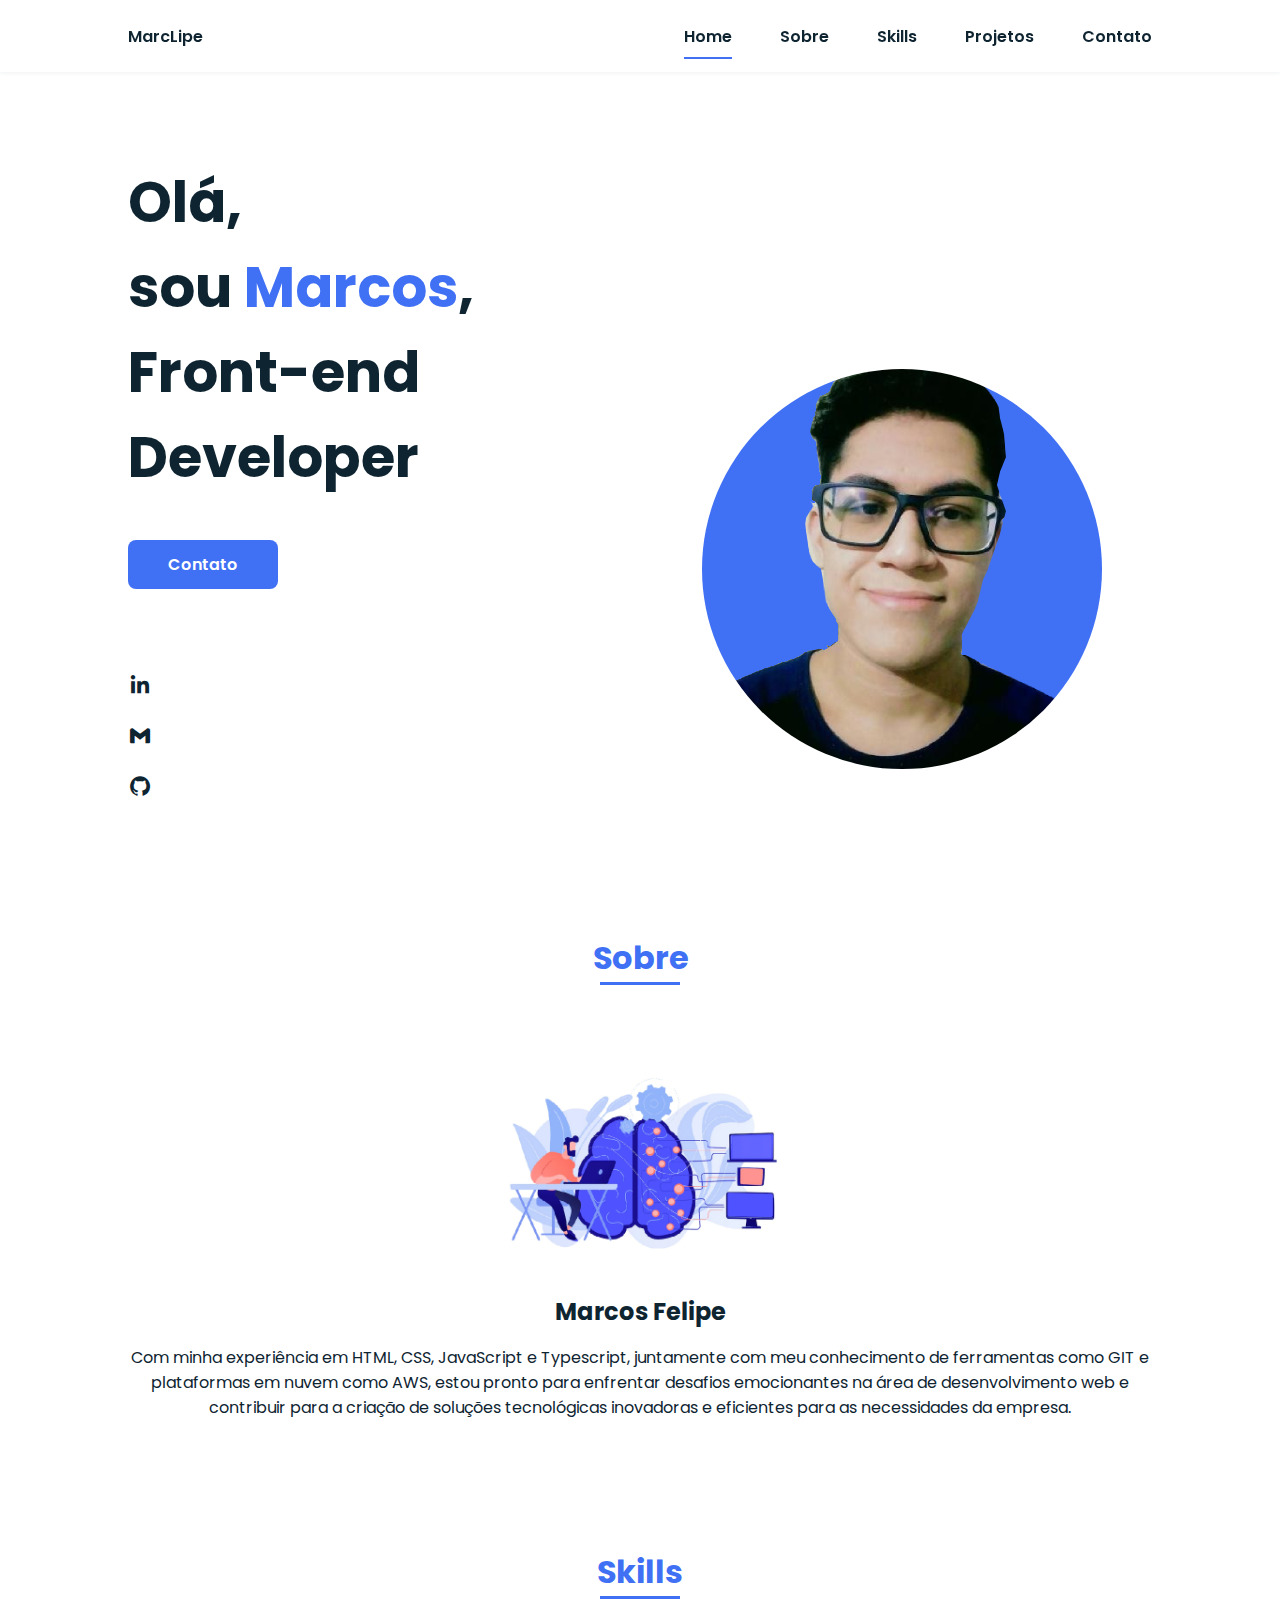
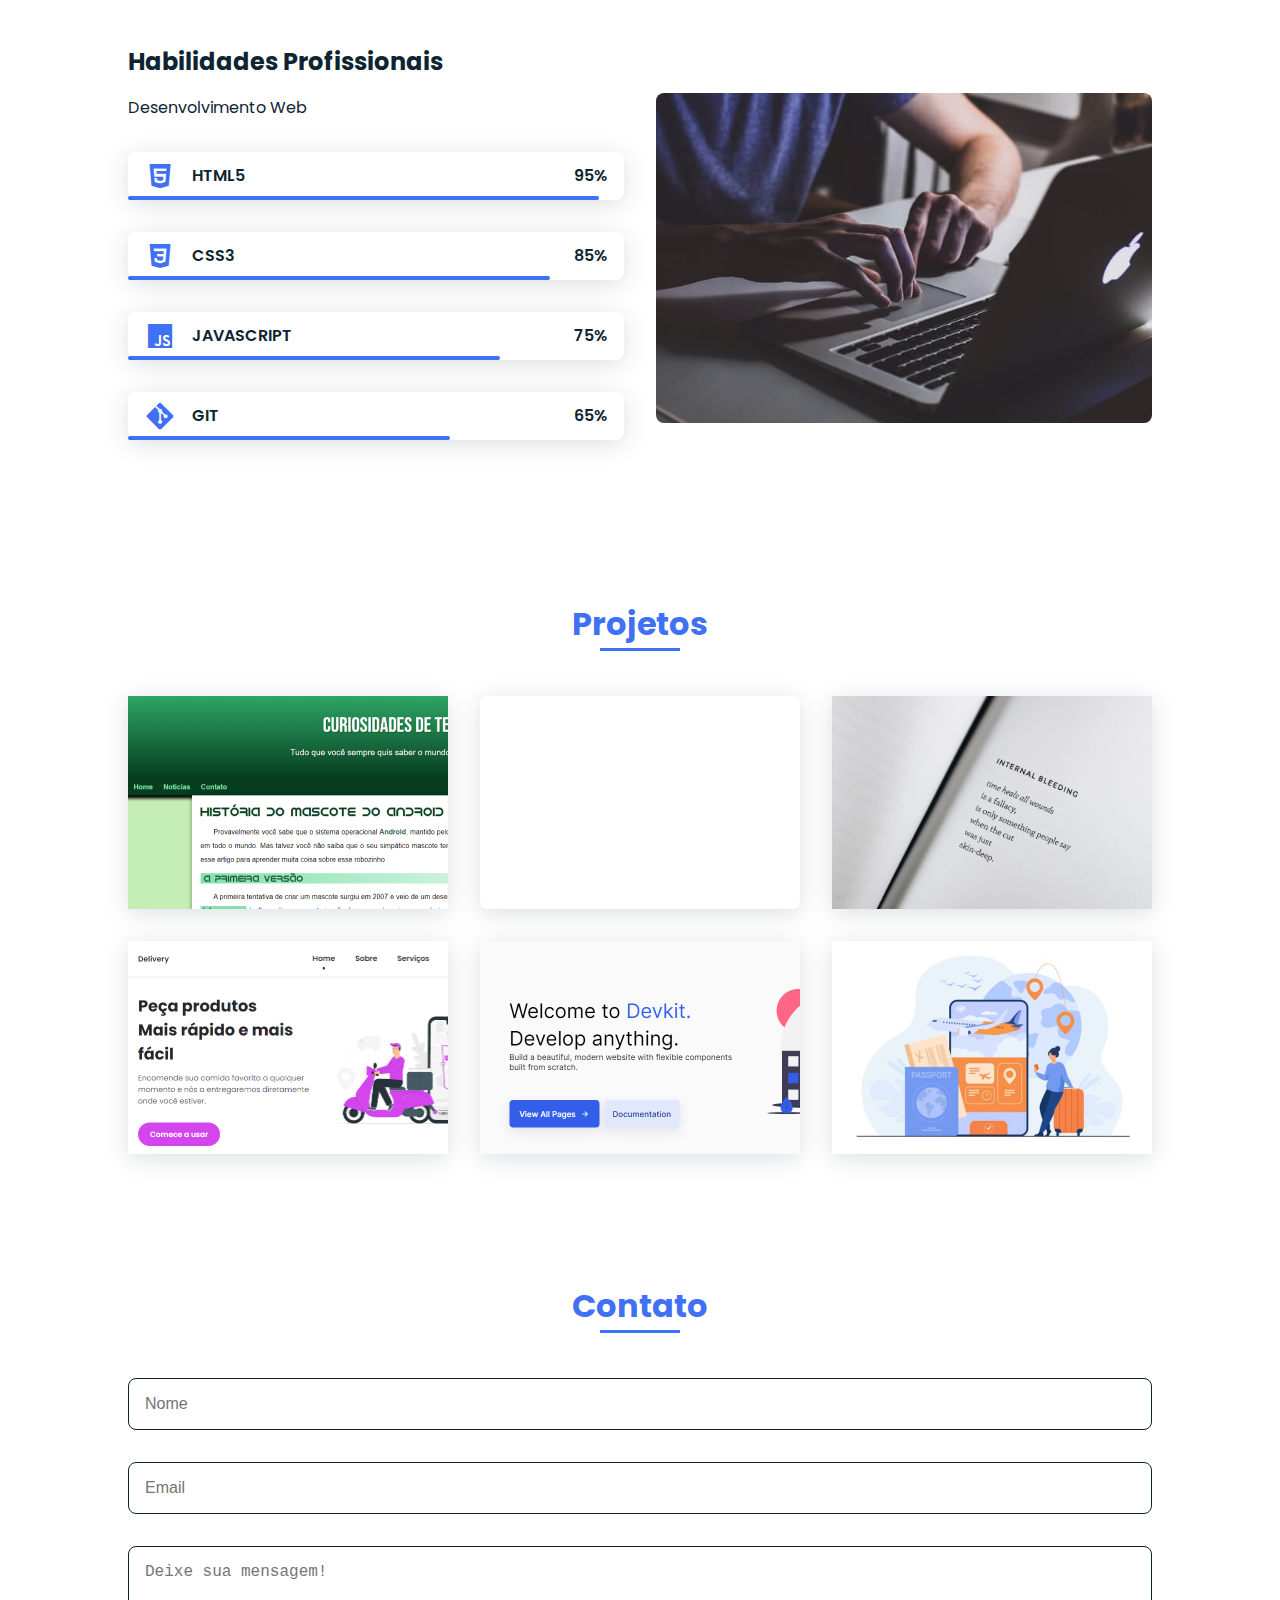
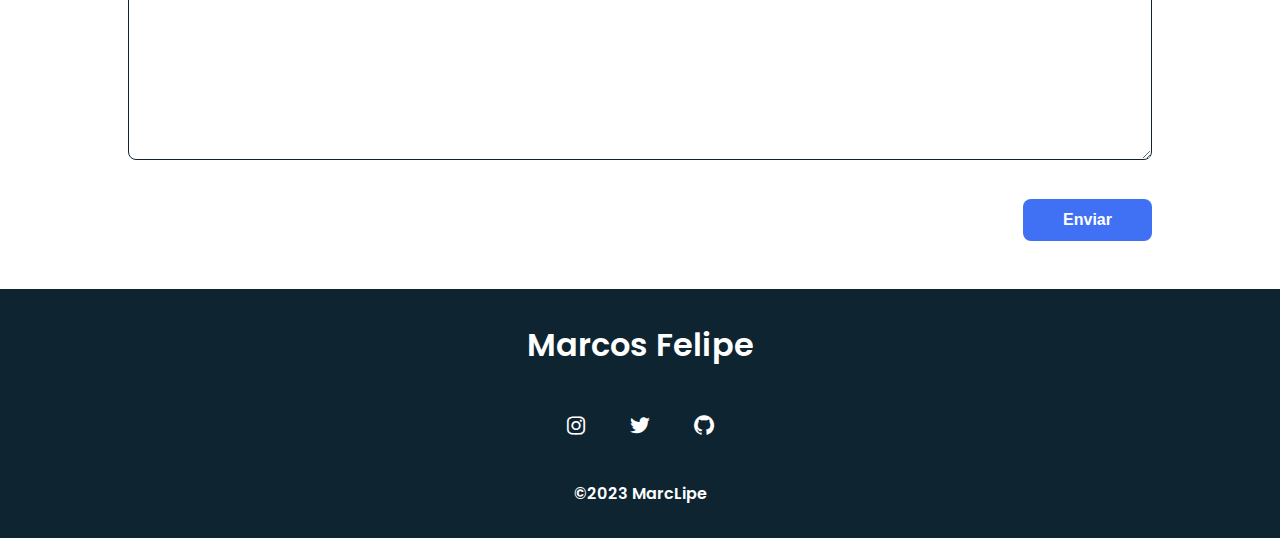
==== commit 6299651b: "Update index.html with refresh" ====
--- a/index.html
+++ b/index.html
@@ -3,7 +3,7 @@
 
 <head>
     <meta charset="UTF-8">
-    <meta http-equiv="refresh" content="0;url=https://portifolio-marclipe.vercel.app/">
+    <!--     <meta http-equiv="refresh" content="0;url=https://portifolio-marclipe.vercel.app/"> -->
     <meta http-equiv="X-UA-Compatible" content="IE=edge">
     <meta name="viewport" content="width=device-width, initial-scale=1.0">
     <meta name="description" content="Portfólio com projetos Web. Marcos FeLipe Front-end Developer.">
